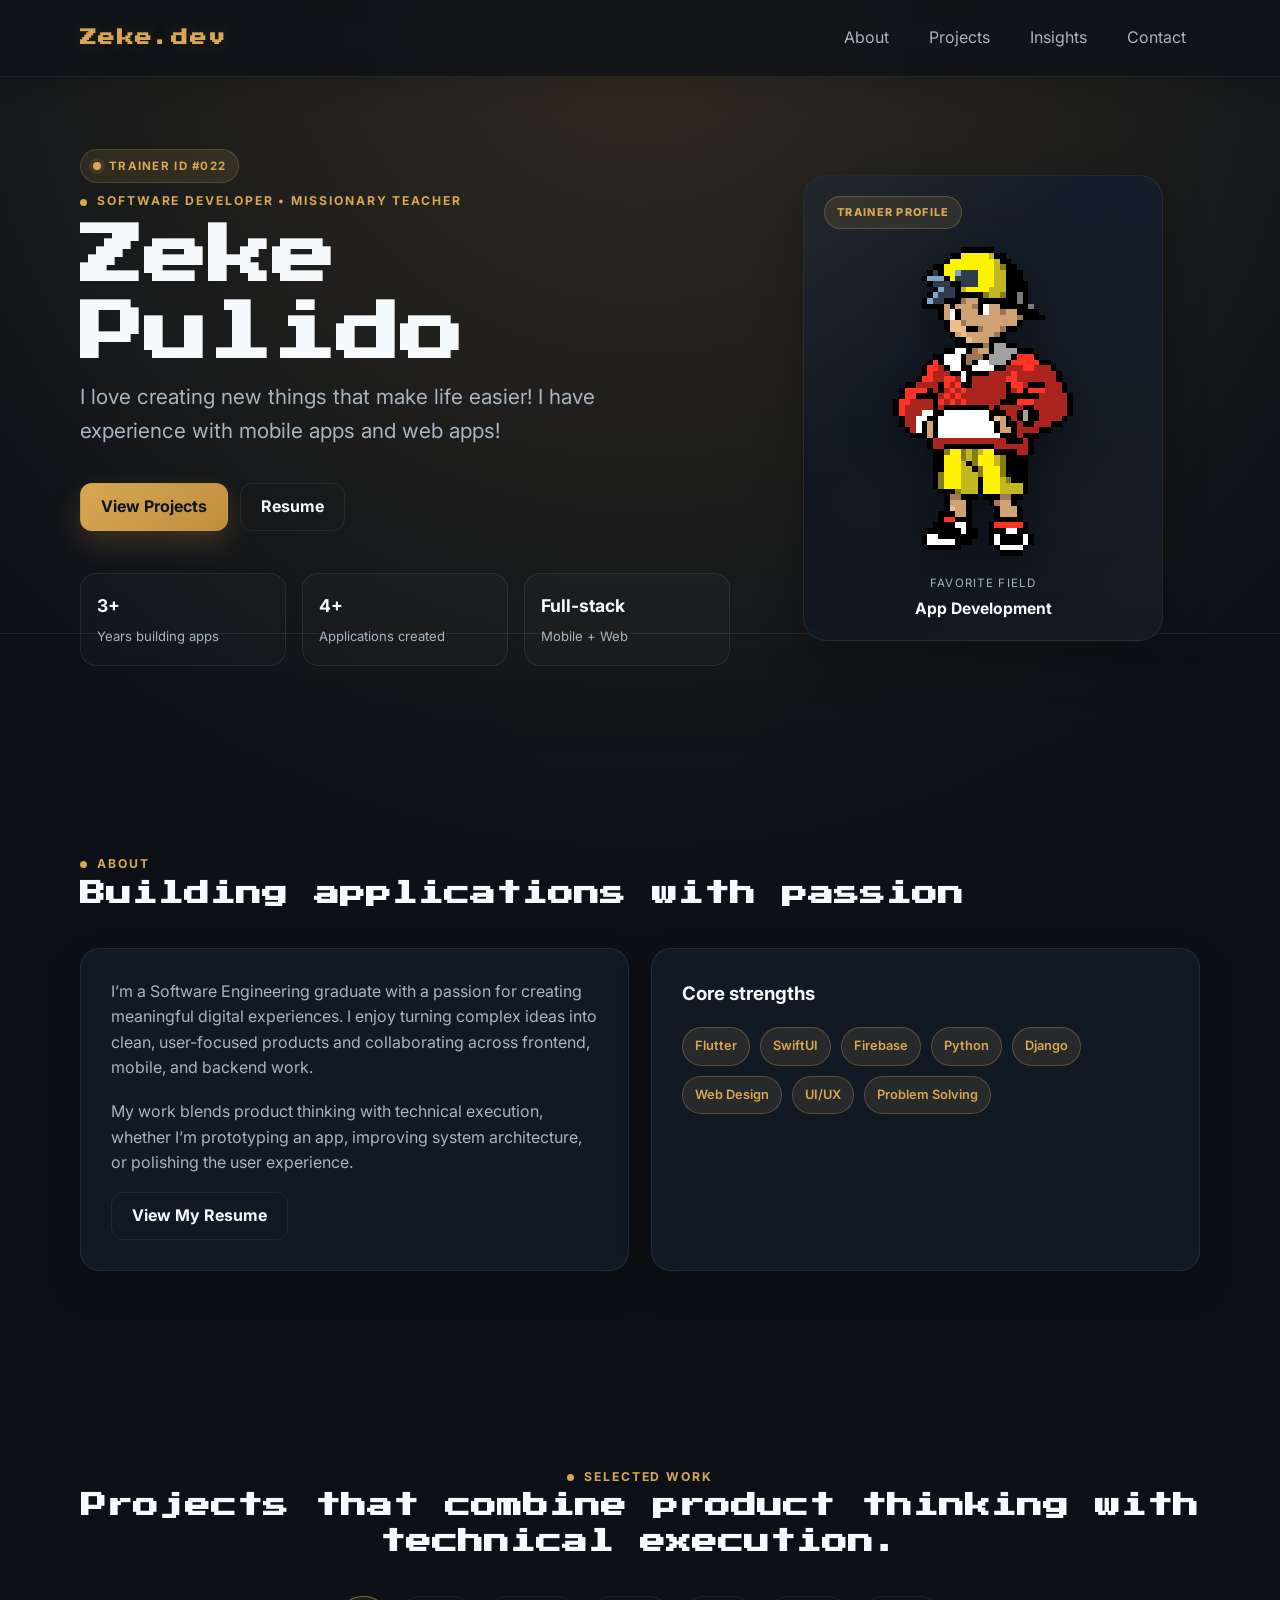
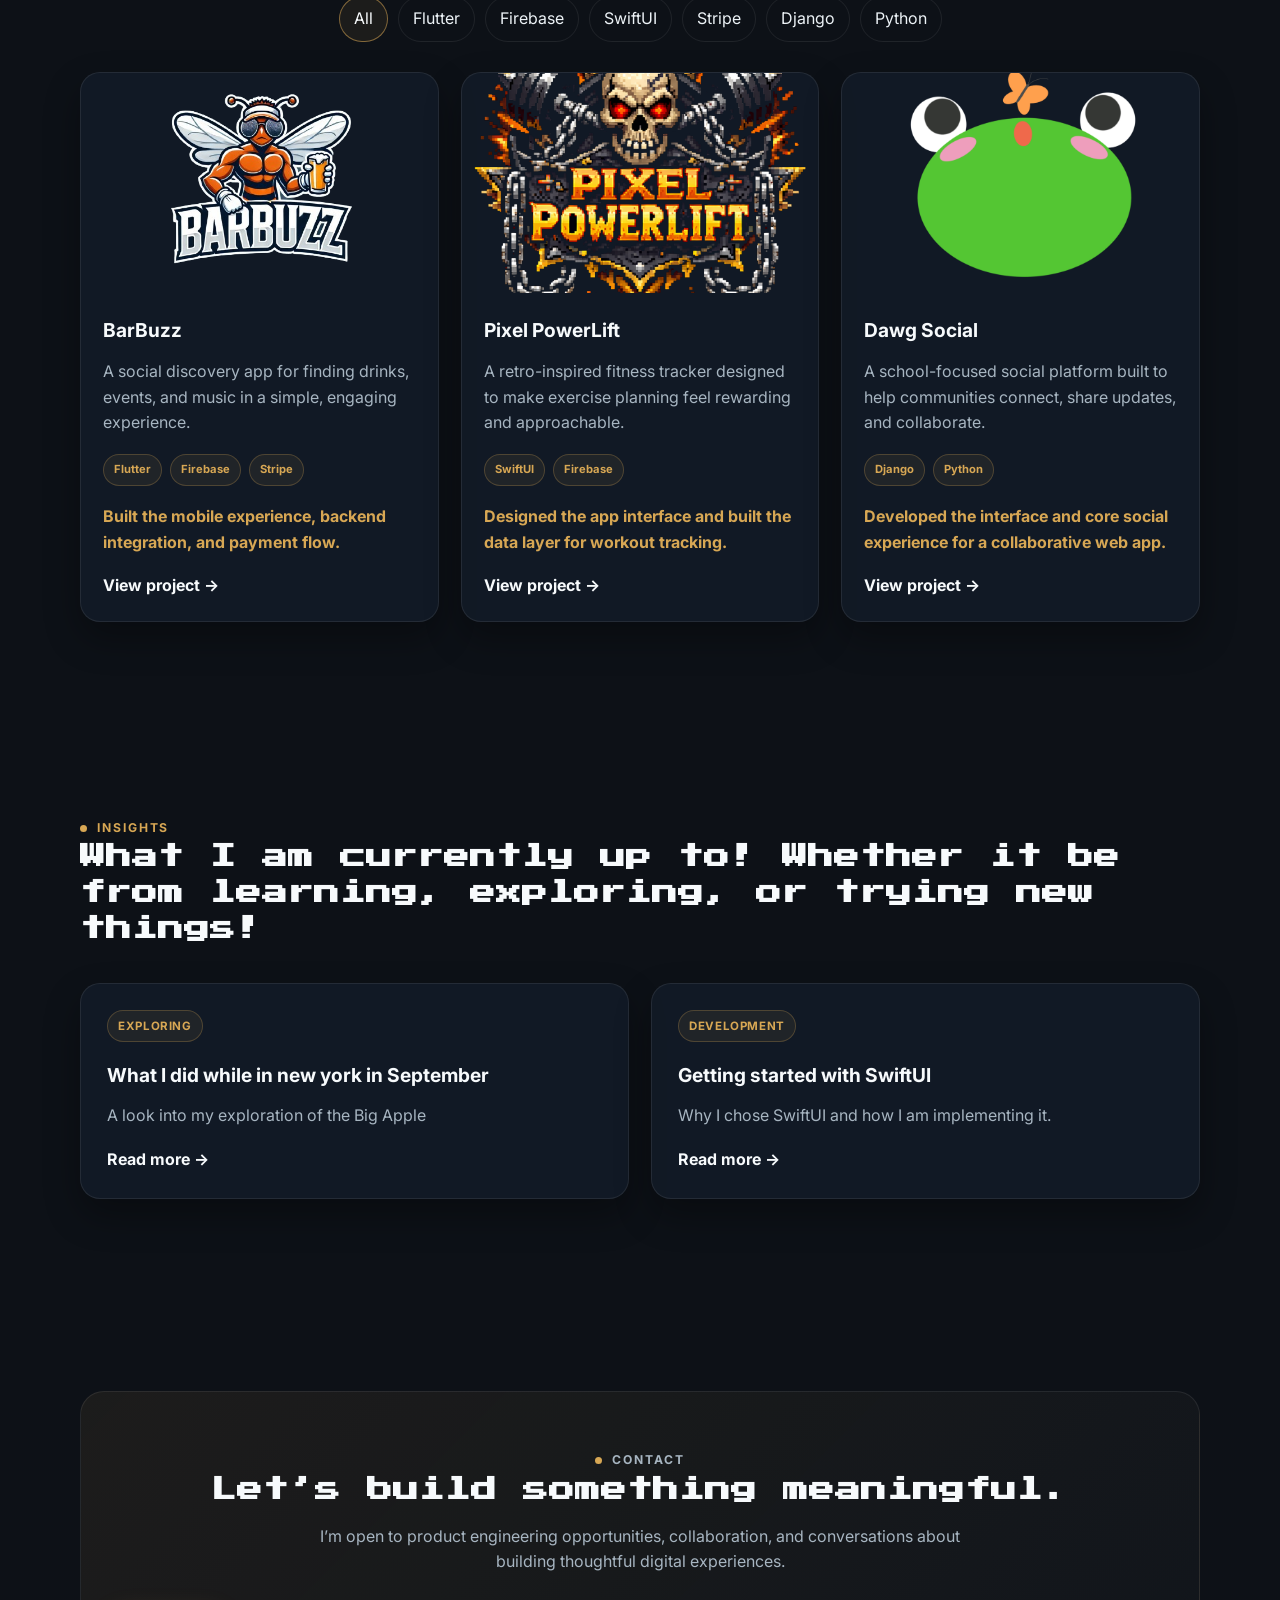
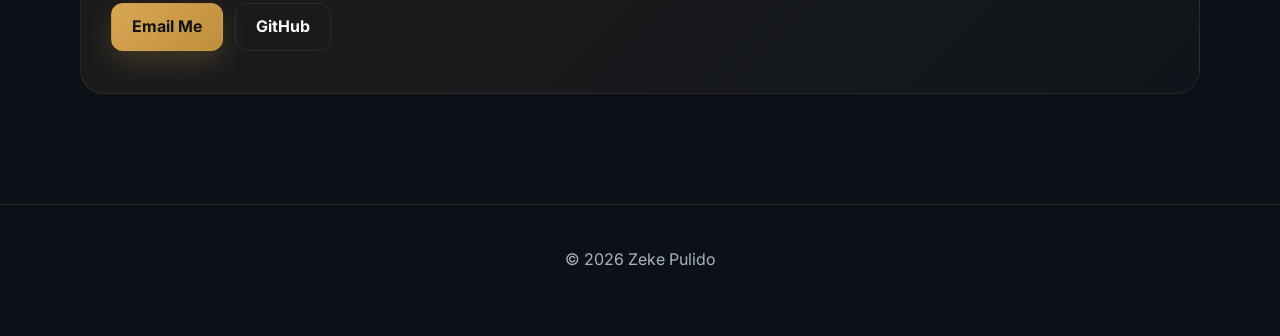
==== index.html @ 41677df2 "Changed home html file name" ====
<!DOCTYPE html>
<html lang="en">
<head>
    <meta charset="utf-8" />
    <meta name="viewport" content="width=device-width, initial-scale=1" />
    <title>Zeke Pulido | Portfolio</title>
    <meta
        name="description"
        content="Portfolio of Zeke Pulido, a software developer focused on building modern mobile and web experiences."
    />
    <link rel="stylesheet" href="css/style.css" />
    <link rel="preconnect" href="https://fonts.googleapis.com" />
    <link rel="preconnect" href="https://fonts.gstatic.com" crossorigin />
    <link href="https://fonts.googleapis.com/css2?family=Inter:wght@400;500;600;700;800&family=Press+Start+2P&display=swap" rel="stylesheet" />
</head>
<body>
    <header class="site-header">
        <nav class="nav container">
            <a href="#top" class="logo">Zeke.dev</a>
            <ul class="nav-links">
                <li><a href="#about">About</a></li>
                <li><a href="#projects">Projects</a></li>
                <li><a href="#insights">Insights</a></li>
                <li><a href="#contact">Contact</a></li>
            </ul>
        </nav>
    </header>

    <main id="top">
        <section class="hero">
            <div class="container hero-inner">
                <div class="hero-copy">
                    <div class="trainer-chip">
                        <span class="chip-dot"></span>
                        Trainer ID #022
                    </div>
                    <p class="eyebrow">Software Developer • Missionary Teacher</p>
                    <h1>Zeke Pulido</h1>
                    <p class="subtitle">
                        I love creating new things that make life easier! I have experience with mobile apps and web apps!
                    </p>

                    <div class="hero-actions">
                        <a href="#projects" class="button primary">View Projects</a>
                        <a href="resume.html" class="button secondary">Resume</a>
                    </div>

                    <ul class="hero-metrics" aria-label="Key statistics">
                        <li><strong>3+</strong><span>Years building apps</span></li>
                        <li><strong>4+</strong><span>Applications created</span></li>
                        <li><strong>Full-stack</strong><span>Mobile + Web</span></li>
                    </ul>
                </div>

                <div class="hero-visual" aria-label="Portfolio summary">
                    <div class="profile-panel">
                        <div class="profile-badge">Trainer Profile</div>
                        <img
                            src="images/trainer.png"
                            alt="Pokémon trainer illustration"
                            class="trainer-art"
                        />
                        <div class="profile-details">
                            <span>Favorite field</span>
                            <strong>App Development</strong>
                        </div>
                    </div>
                </div>
            </div>
        </section>

        <section id="about" class="section">
            <div class="container">
                <div class="section-heading">
                    <p class="eyebrow">About</p>
                    <h2>Building applications with passion</h2>
                </div>

                <div class="about-grid">
                    <div class="about-card">
                        <p>
                            I’m a Software Engineering graduate with a passion for creating meaningful
                            digital experiences. I enjoy turning complex ideas into clean, user-focused
                            products and collaborating across frontend, mobile, and backend work.
                        </p>
                        <p>
                            My work blends product thinking with technical execution, whether I’m
                            prototyping an app, improving system architecture, or polishing the user
                            experience.
                        </p>
                        <a href="resume.html" class="button secondary">View My Resume</a>
                    </div>

                    <div class="about-card accent-card">
                        <h3>Core strengths</h3>
                        <ul class="skill-list" aria-label="Skills list">
                            <li>Flutter</li>
                            <li>SwiftUI</li>
                            <li>Firebase</li>
                            <li>Python</li>
                            <li>Django</li>
                            <li>Web Design</li>
                            <li>UI/UX</li>
                            <li>Problem Solving</li>
                        </ul>
                    </div>
                </div>
            </div>
        </section>

        <section id="projects" class="section">
            <div class="container">
                <div class="section-heading centered">
                    <p class="eyebrow">Selected Work</p>
                    <h2>Projects that combine product thinking with technical execution.</h2>
                </div>

                <div class="project-filters" aria-label="Project filters">
                    <button class="filter-button active" type="button" data-filter="all">All</button>
                    <button class="filter-button" type="button" data-filter="flutter">Flutter</button>
                    <button class="filter-button" type="button" data-filter="firebase">Firebase</button>
                    <button class="filter-button" type="button" data-filter="swiftui">SwiftUI</button>
                    <button class="filter-button" type="button" data-filter="stripe">Stripe</button>
                    <button class="filter-button" type="button" data-filter="django">Django</button>
                    <button class="filter-button" type="button" data-filter="python">Python</button>
                </div>

                <div class="projects-container">
                    <article class="project-card" data-technologies="flutter firebase stripe">
                        <img src="images/Barbuzz.png" alt="BarBuzz application screenshot" class="project-image" />
                        <div class="project-content">
                            <h3>BarBuzz</h3>
                            <p>
                                A social discovery app for finding drinks, events, and music in a simple,
                                engaging experience.
                            </p>
                            <ul class="project-tech">
                                <li>Flutter</li>
                                <li>Firebase</li>
                                <li>Stripe</li>
                            </ul>
                            <p class="project-role">Built the mobile experience, backend integration, and payment flow.</p>
                            <a href="https://github.com/ZekePulido/BarBuzz" target="_blank" rel="noopener noreferrer">View project →</a>
                        </div>
                    </article>

                    <article class="project-card" data-technologies="swiftui firebase">
                        <img src="images/PixelPowerlift.png" alt="Pixel PowerLift application screenshot" class="project-image" />
                        <div class="project-content">
                            <h3>Pixel PowerLift</h3>
                            <p>A retro-inspired fitness tracker designed to make exercise planning feel rewarding and approachable.</p>
                            <ul class="project-tech">
                                <li>SwiftUI</li>
                                <li>Firebase</li>
                            </ul>
                            <p class="project-role">Designed the app interface and built the data layer for workout tracking.</p>
                            <a href="#" aria-label="Pixel PowerLift project">View project →</a>
                        </div>
                    </article>

                    <article class="project-card" data-technologies="django python">
                        <img src="images/frogButterfly.png" alt="Dawg Social application screenshot" class="project-image" />
                        <div class="project-content">
                            <h3>Dawg Social</h3>
                            <p>A school-focused social platform built to help communities connect, share updates, and collaborate.</p>
                            <ul class="project-tech">
                                <li>Django</li>
                                <li>Python</li>
                            </ul>
                            <p class="project-role">Developed the interface and core social experience for a collaborative web app.</p>
                            <a href="https://github.com/ZekePulido/IndependentLearningApp" target="_blank" rel="noopener noreferrer">View project →</a>
                        </div>
                    </article>
                </div>
            </div>
        </section>

        <section id="insights" class="section">
            <div class="container">
                <div class="section-heading">
                    <p class="eyebrow">Insights</p>
                    <h2>What I am currently up to! Whether it be from learning, exploring, or trying new things!</h2>
                </div>

                <div class="blog-container">
                    <article class="blog-card">
                        <span class="meta-tag">Exploring</span>
                        <h3>What I did while in new york in September</h3>
                        <p>
                            A look into my exploration of the Big Apple
                        </p>
                        <a href="#">Read more →</a>
                    </article>

                    <article class="blog-card">
                        <span class="meta-tag">Development</span>
                        <h3>Getting started with SwiftUI</h3>
                        <p>
                            Why I chose SwiftUI and how I am implementing it.
                        </p>
                        <a href="#">Read more →</a>
                    </article>
                </div>
            </div>
        </section>

        <section id="contact" class="section contact-section">
            <div class="container contact-box">
                <p class="eyebrow">Contact</p>
                <h2>Let’s build something meaningful.</h2>
                <p>
                    I’m open to product engineering opportunities, collaboration, and conversations about building thoughtful digital experiences.
                </p>
                <div class="contact-actions">
                    <a href="mailto:hello@zeke.dev" class="button primary">Email Me</a>
                    <a href="https://github.com/ZekePulido" target="_blank" rel="noopener noreferrer" class="button secondary">GitHub</a>
                </div>
            </div>
        </section>
    </main>

    <footer class="site-footer">
        <div class="container">
            <p>© 2026 Zeke Pulido</p>
        </div>
    </footer>

    <script src="js/main.js"></script>
</body>
</html>
---- css/style.css ----
:root {
    --bg: #0d1117;
    --bg-alt: #111a22;
    --surface: #141d2a;
    --surface-soft: #1a2431;
    --line: rgba(255, 255, 255, 0.08);
    --text: #edf3f7;
    --text-strong: #f7fafc;
    --muted: #a7b5c1;
    --accent: #d7a754;
    --accent-strong: #bf8f3d;
    --accent-soft: rgba(215, 167, 84, 0.12);
    --shadow: rgba(0, 0, 0, 0.32);
}

* {
    box-sizing: border-box;
}

html {
    scroll-behavior: smooth;
}

body {
    margin: 0;
    background: radial-gradient(circle at top, rgba(215, 167, 84, 0.18), transparent 24%), var(--bg);
    color: var(--text);
    font-family: "Inter", "Segoe UI", sans-serif;
    line-height: 1.6;
}

a {
    color: inherit;
    text-decoration: none;
}

img {
    display: block;
    max-width: 100%;
}

button {
    font: inherit;
}

.container {
    width: min(1120px, calc(100% - 32px));
    margin: 0 auto;
}

.section {
    padding: 96px 0;
}

.site-header {
    position: sticky;
    top: 0;
    z-index: 40;
    backdrop-filter: blur(12px);
    background: rgba(13, 17, 23, 0.8);
    border-bottom: 1px solid var(--line);
    box-shadow: 0 8px 24px rgba(0, 0, 0, 0.14);
}

.nav {
    display: flex;
    align-items: center;
    justify-content: space-between;
    gap: 20px;
    min-height: 76px;
}

.logo {
    color: var(--accent);
    font-size: 1.05rem;
    letter-spacing: 0.08rem;
    font-weight: 800;
    font-family: "Press Start 2P", sans-serif;
    text-shadow: 0 0 18px rgba(215, 167, 84, 0.18);
}

.nav-links {
    display: flex;
    align-items: center;
    gap: 12px;
    list-style: none;
    margin: 0;
    padding: 0;
}

.nav-links a {
    color: var(--muted);
    padding: 10px 14px;
    border-radius: 999px;
    transition: 0.2s ease;
}

.nav-links a:hover {
    color: var(--text-strong);
    background: rgba(255, 255, 255, 0.04);
}

.hero {
    position: relative;
    padding: 72px 0 88px;
    overflow: hidden;
}

.hero::before {
    content: "";
    position: absolute;
    inset: 12% 8% auto auto;
    width: 300px;
    height: 300px;
    background: radial-gradient(circle, rgba(215, 167, 84, 0.14), transparent 60%);
    border-radius: 50%;
}

.hero::after {
    content: "";
    position: absolute;
    inset: auto 0 0 0;
    height: 120px;
    background: linear-gradient(to top, rgba(13, 17, 23, 0.2), transparent);
    border-top: 1px solid var(--line);
}

.hero-inner {
    display: grid;
    grid-template-columns: 1.2fr 0.8fr;
    align-items: center;
    gap: 36px;
    position: relative;
    z-index: 1;
}

.hero-copy {
    display: grid;
    gap: 8px;
}

.trainer-chip {
    display: inline-flex;
    align-items: center;
    gap: 8px;
    width: fit-content;
    padding: 7px 12px;
    border: 1px solid rgba(215, 167, 84, 0.22);
    background: var(--accent-soft);
    border-radius: 999px;
    color: var(--accent);
    font-size: 0.72rem;
    font-weight: 700;
    letter-spacing: 0.08rem;
    text-transform: uppercase;
}

.chip-dot {
    width: 8px;
    height: 8px;
    border-radius: 50%;
    background: var(--accent);
    box-shadow: 0 0 0 4px rgba(215, 167, 84, 0.12);
}

.eyebrow {
    display: inline-block;
    margin: 0;
    color: var(--accent);
    font-size: 0.76rem;
    font-weight: 700;
    letter-spacing: 0.12rem;
    text-transform: uppercase;
}

.eyebrow::before {
    content: "";
    display: inline-block;
    width: 7px;
    height: 7px;
    margin-right: 10px;
    border-radius: 50%;
    background: var(--accent);
    vertical-align: middle;
}

.hero h1,
.section-heading h2,
.page-header h1,
.contact-box h2,
.resume-card h2 {
    font-family: "Press Start 2P", sans-serif;
}

.hero h1 {
    margin: 0;
    font-size: clamp(2.3rem, 5vw, 4.6rem);
    line-height: 1.2;
    color: var(--text-strong);
}

.subtitle {
    max-width: 620px;
    margin: 0;
    font-size: clamp(1.05rem, 2vw, 1.3rem);
    color: var(--muted);
}

.hero-actions,
.contact-actions {
    display: flex;
    align-items: center;
    flex-wrap: wrap;
    gap: 12px;
    margin-top: 28px;
}

.button {
    display: inline-flex;
    align-items: center;
    justify-content: center;
    min-height: 48px;
    padding: 0 20px;
    border-radius: 12px;
    border: 1px solid transparent;
    font-weight: 700;
    transition: 0.2s ease;
}

.button.primary {
    background: linear-gradient(135deg, var(--accent), var(--accent-strong));
    color: #101418;
    box-shadow: 0 12px 28px rgba(215, 167, 84, 0.2);
}

.button.primary:hover {
    transform: translateY(-2px);
    box-shadow: 0 16px 32px rgba(215, 167, 84, 0.25);
}

.button.secondary {
    background: transparent;
    border-color: var(--line);
    color: var(--text-strong);
}

.button.secondary:hover {
    border-color: rgba(215, 167, 84, 0.5);
    background: rgba(215, 167, 84, 0.06);
}

.hero-metrics {
    display: grid;
    grid-template-columns: repeat(3, minmax(120px, 1fr));
    gap: 16px;
    margin: 34px 0 0;
    padding: 0;
    list-style: none;
}

.hero-metrics li {
    background: rgba(255, 255, 255, 0.02);
    border: 1px solid var(--line);
    border-radius: 16px;
    padding: 18px 16px;
}

.hero-metrics strong,
.hero-metrics span {
    display: block;
}

.hero-metrics strong {
    color: var(--text-strong);
    font-size: 1.1rem;
}

.hero-metrics span {
    margin-top: 6px;
    color: var(--muted);
    font-size: 0.82rem;
}

.hero-visual {
    position: relative;
    display: grid;
    place-items: center;
    min-height: 340px;
}

.profile-panel {
    position: relative;
    width: min(100%, 360px);
    padding: 20px 20px 18px;
    background: linear-gradient(180deg, rgba(20, 29, 42, 0.98), rgba(15, 22, 30, 0.92));
    border: 1px solid var(--line);
    border-radius: 24px;
    box-shadow: 0 20px 44px rgba(0, 0, 0, 0.28);
    overflow: hidden;
}

.profile-panel::before {
    content: "";
    position: absolute;
    inset: 0;
    background: linear-gradient(135deg, rgba(215, 167, 84, 0.08), transparent 35%, rgba(255, 255, 255, 0.02));
    pointer-events: none;
}

.profile-badge {
    position: relative;
    z-index: 1;
    display: inline-block;
    background: var(--accent-soft);
    border: 1px solid rgba(215, 167, 84, 0.3);
    color: var(--accent);
    border-radius: 999px;
    padding: 7px 12px;
    font-size: 0.68rem;
    font-weight: 800;
    letter-spacing: 0.08rem;
    text-transform: uppercase;
}

.trainer-art {
    position: relative;
    display: block;
    width: 180px;
    margin: 18px auto 12px;
    image-rendering: pixelated;
    filter: drop-shadow(0 14px 24px rgba(0, 0, 0, 0.35));
    z-index: 1;
}

.profile-details {
    position: relative;
    z-index: 1;
    display: grid;
    gap: 4px;
    text-align: center;
    padding-top: 6px;
}

.profile-details span {
    color: var(--muted);
    font-size: 0.72rem;
    letter-spacing: 0.08rem;
    text-transform: uppercase;
}

.profile-details strong {
    color: var(--text-strong);
    font-size: 0.98rem;
}

.section-heading {
    margin-bottom: 36px;
}

.section-heading.centered {
    text-align: center;
}

.section-heading h2,
.contact-box h2,
.page-header h1 {
    margin: 0;
    color: var(--text-strong);
    font-size: clamp(1.5rem, 2vw, 2.5rem);
    line-height: 1.4;
}

.about-grid,
.resume-layout {
    display: grid;
    grid-template-columns: repeat(2, minmax(0, 1fr));
    gap: 22px;
}

.about-card,
.resume-card,
.blog-card,
.project-card {
    background: rgba(20, 29, 42, 0.78);
    border: 1px solid var(--line);
    border-radius: 20px;
    box-shadow: 0 16px 36px var(--shadow);
}

.about-card {
    padding: 30px;
}

.about-card p {
    margin-top: 0;
    color: var(--muted);
}

.about-card p + p {
    margin-top: 18px;
}

.accent-card h3 {
    margin-top: 0;
    color: var(--text-strong);
}

.skill-list {
    list-style: none;
    display: flex;
    flex-wrap: wrap;
    gap: 10px;
    padding: 0;
    margin: 18px 0 0;
}

.skill-list li {
    border: 1px solid rgba(215, 167, 84, 0.3);
    background: var(--accent-soft);
    color: var(--accent);
    border-radius: 999px;
    padding: 8px 12px;
    font-size: 0.8rem;
    font-weight: 600;
}

.project-filters {
    display: flex;
    flex-wrap: wrap;
    justify-content: center;
    gap: 10px;
    margin-bottom: 30px;
}

.filter-button {
    background: transparent;
    color: var(--text);
    border: 1px solid var(--line);
    border-radius: 999px;
    padding: 9px 14px;
    cursor: pointer;
    transition: 0.2s ease;
}

.filter-button:hover,
.filter-button.active {
    background: rgba(215, 167, 84, 0.08);
    border-color: rgba(215, 167, 84, 0.55);
    color: var(--text-strong);
}

.projects-container {
    display: grid;
    grid-template-columns: repeat(3, minmax(0, 1fr));
    gap: 22px;
}

.project-card {
    overflow: hidden;
    transition: transform 0.2s ease, border-color 0.2s ease;
}

.project-card:hover {
    transform: translateY(-4px);
    border-color: rgba(215, 167, 84, 0.6);
    box-shadow: 0 20px 40px rgba(0, 0, 0, 0.2);
}

.project-card.hidden {
    display: none;
}

.project-image {
    width: 100%;
    height: 220px;
    object-fit: cover;
}

.project-content {
    padding: 22px;
}

.project-card h3 {
    margin: 0;
    color: var(--text-strong);
    font-size: 1.2rem;
}

.project-card p {
    margin: 14px 0 0;
    color: var(--muted);
}

.project-tech {
    list-style: none;
    display: flex;
    flex-wrap: wrap;
    gap: 8px;
    padding: 0;
    margin: 18px 0;
}

.project-tech li {
    border-radius: 999px;
    border: 1px solid rgba(215, 167, 84, 0.25);
    background: rgba(215, 167, 84, 0.08);
    color: var(--accent);
    padding: 6px 10px;
    font-size: 0.7rem;
    font-weight: 700;
}

.project-role {
    color: var(--accent) !important;
    font-weight: 700;
}

.project-card a {
    display: inline-block;
    margin-top: 18px;
    color: var(--text-strong);
    font-weight: 700;
}

.blog-container {
    display: grid;
    grid-template-columns: repeat(2, minmax(0, 1fr));
    gap: 22px;
}

.blog-card {
    padding: 26px;
}

.meta-tag {
    display: inline-flex;
    margin-bottom: 18px;
    background: rgba(215, 167, 84, 0.08);
    border: 1px solid rgba(215, 167, 84, 0.25);
    border-radius: 999px;
    color: var(--accent);
    padding: 6px 10px;
    font-size: 0.72rem;
    font-weight: 700;
    letter-spacing: 0.04rem;
    text-transform: uppercase;
}

.blog-card h3 {
    margin: 0;
    color: var(--text-strong);
    font-size: 1.2rem;
}

.blog-card p {
    margin: 12px 0 0;
    color: var(--muted);
}

.blog-card a {
    display: inline-block;
    margin-top: 18px;
    color: var(--text-strong);
    font-weight: 700;
}

.contact-section {
    padding-bottom: 110px;
}

.contact-box {
    background: linear-gradient(135deg, rgba(215, 167, 84, 0.08), rgba(255, 255, 255, 0.02));
    border: 1px solid var(--line);
    border-radius: 24px;
    padding: 42px 30px;
    text-align: center;
}

.contact-box p {
    max-width: 660px;
    margin: 16px auto 0;
    color: var(--muted);
}

.page-header {
    padding-top: 64px;
    padding-bottom: 30px;
}

.container.narrow {
    max-width: 760px;
}

.resume-layout {
    grid-template-columns: 1fr;
}

.resume-card {
    padding: 28px;
}

.resume-card h2 {
    margin: 0;
    font-size: 1.1rem;
    color: var(--text-strong);
}

.resume-card p {
    margin: 16px 0 0;
    color: var(--muted);
}

.resume-item {
    display: grid;
    gap: 10px;
}

.resume-item + .resume-item {
    margin-top: 22px;
}

.resume-item h3 {
    margin: 0;
    font-size: 1.1rem;
    color: var(--text-strong);
}

.resume-item ul {
    margin: 0;
    padding-left: 18px;
    color: var(--muted);
}

.resume-item li + li {
    margin-top: 8px;
}

.meta {
    color: var(--accent) !important;
    font-weight: 700;
}

.site-footer {
    border-top: 1px solid var(--line);
    padding: 26px 0 48px;
    color: var(--muted);
    text-align: center;
}

@media (max-width: 900px) {
    .hero-inner,
    .about-grid,
    .projects-container,
    .blog-container {
        grid-template-columns: 1fr;
    }

    .hero-visual {
        justify-items: center;
    }

    .small-card {
        justify-self: center;
    }
}

@media (max-width: 700px) {
    .nav {
        flex-direction: column;
        justify-content: center;
        padding: 18px 0;
    }

    .nav-links {
        flex-wrap: wrap;
        justify-content: center;
    }

    .section {
        padding: 72px 0;
    }

    .hero {
        padding-top: 48px;
    }

    .hero-metrics {
        grid-template-columns: 1fr;
    }

    .button {
        width: 100%;
    }

    .hero-actions,
    .contact-actions {
        flex-direction: column;
        align-items: stretch;
    }

    .about-card,
    .resume-card,
    .blog-card,
    .contact-box {
        padding-left: 20px;
        padding-right: 20px;
    }
}
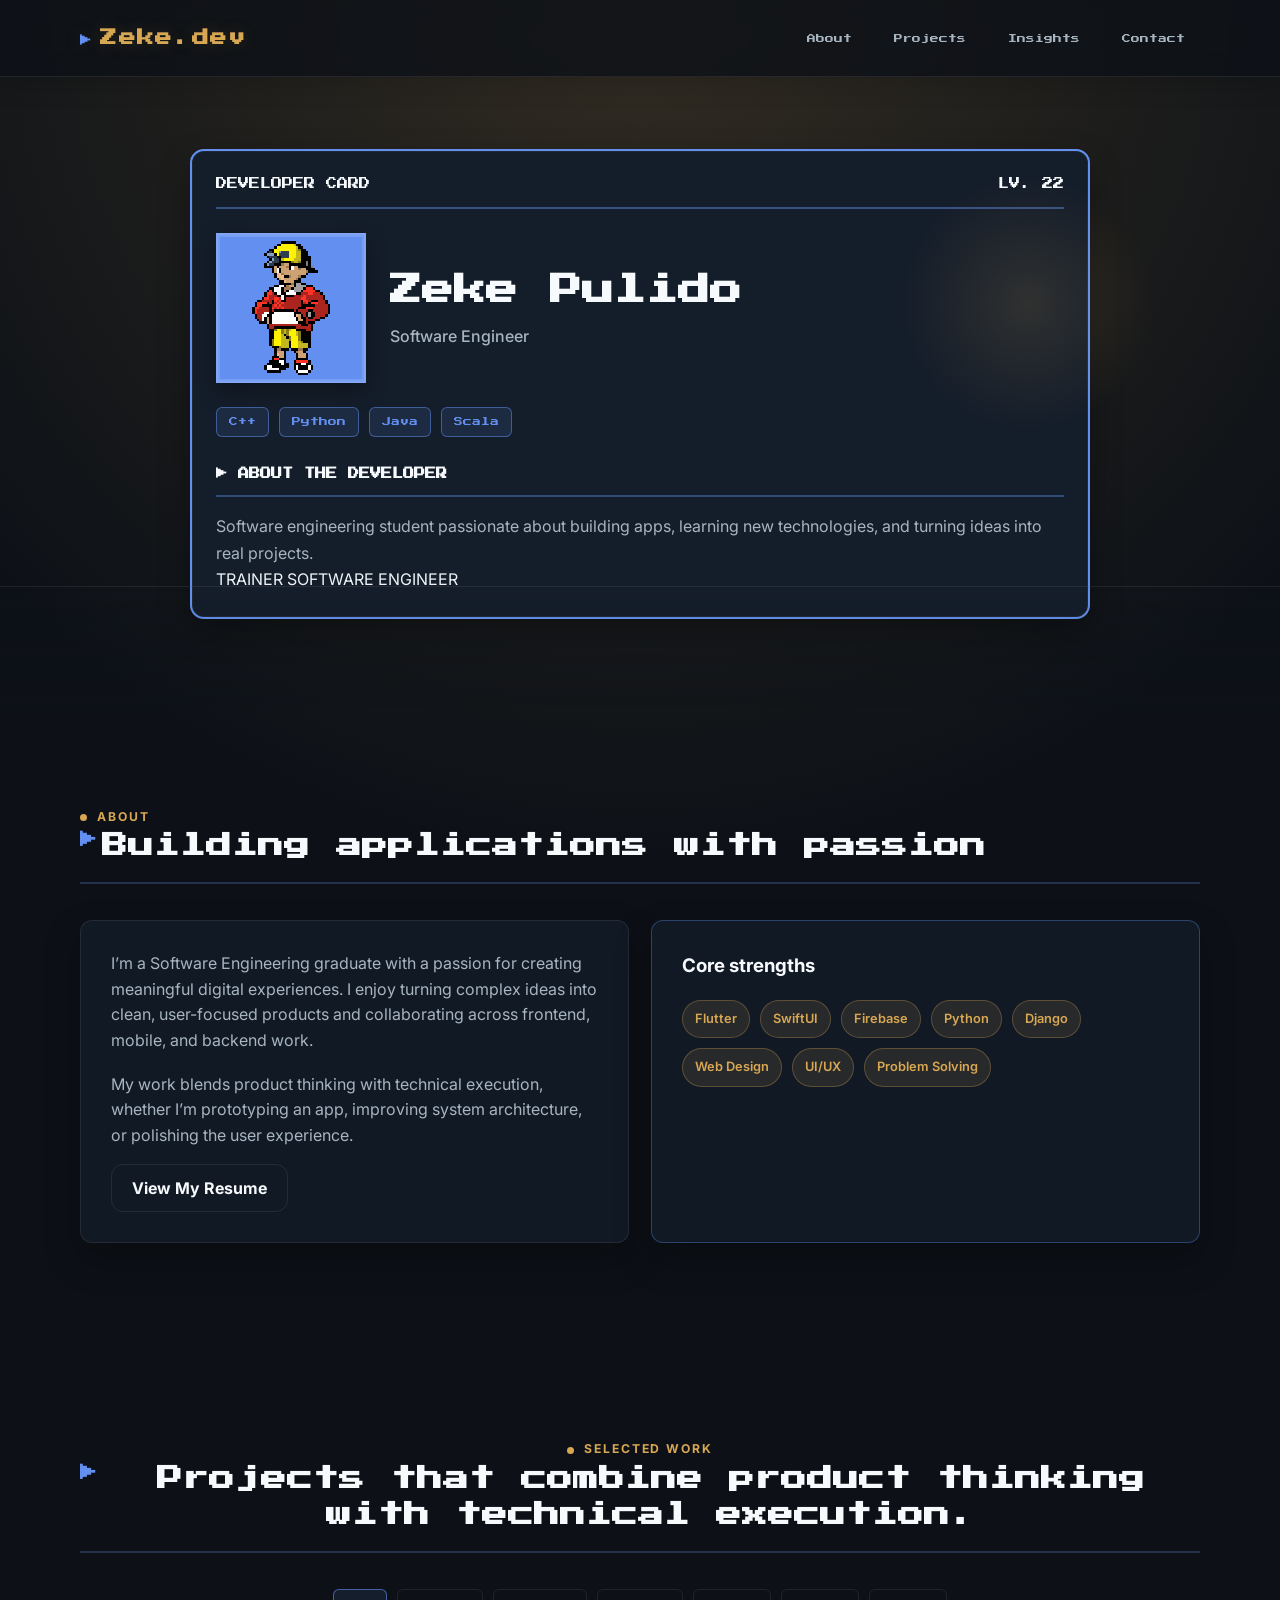
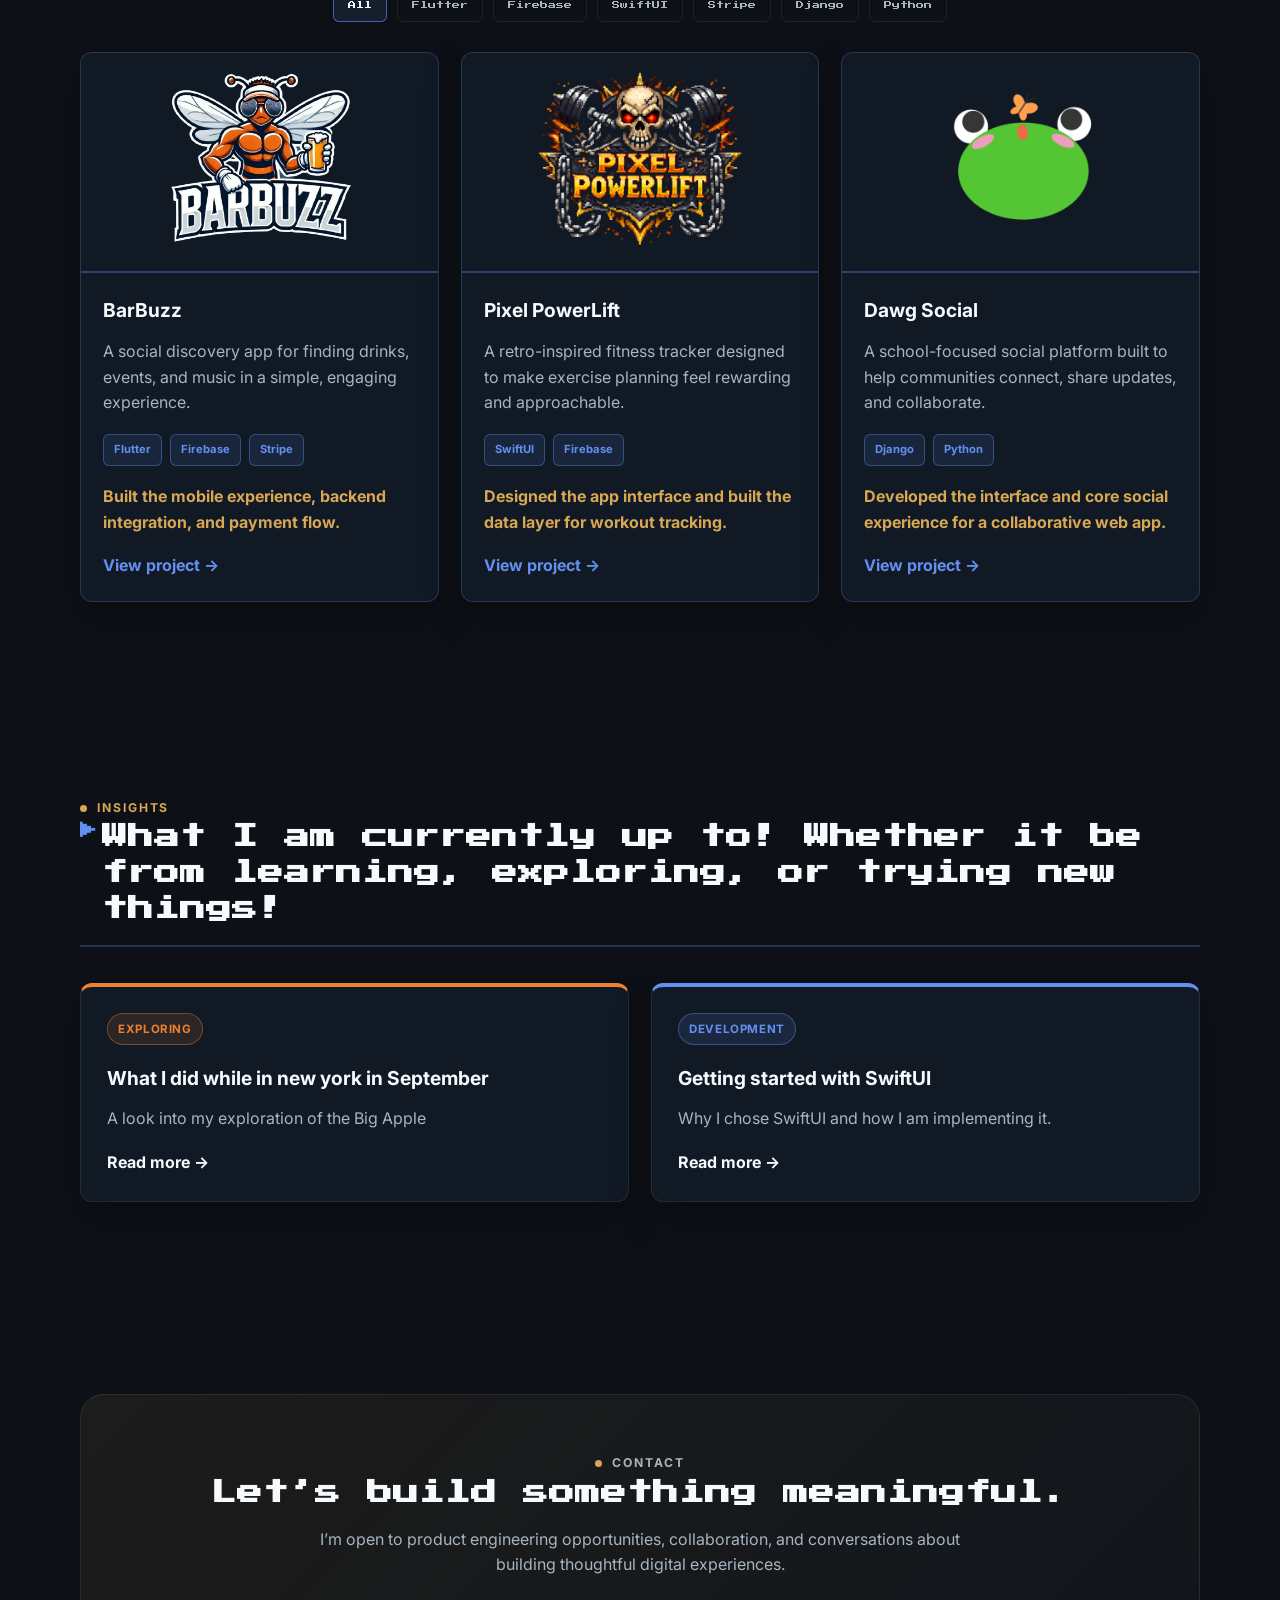
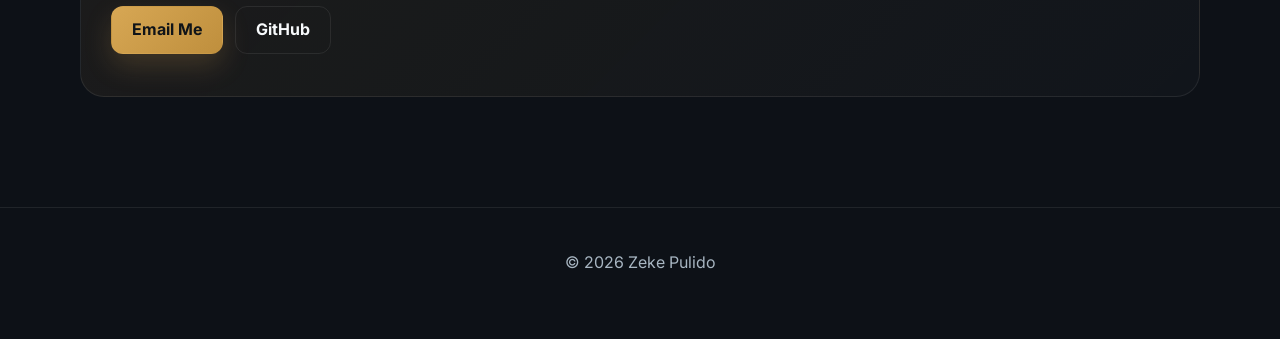
==== commit a423371c: "Made it more pokemon like" ====
--- a/index.html
+++ b/index.html
@@ -28,46 +28,60 @@
 
     <main id="top">
         <section class="hero">
-            <div class="container hero-inner">
-                <div class="hero-copy">
-                    <div class="trainer-chip">
-                        <span class="chip-dot"></span>
-                        Trainer ID #022
-                    </div>
-                    <p class="eyebrow">Software Developer • Missionary Teacher</p>
+    <div class="container">
+
+        <div class="trainer-card">
+
+            <div class="trainer-header">
+                <span>DEVELOPER CARD</span>
+                <span>LV. 22</span>
+            </div>
+
+            <section class="trainer-identity">
+
+                <div class="trainer-image">
+                    <img
+                        src="images/trainer.png"
+                        alt="Pokémon trainer profile picture"
+                    />
+                </div>
+
+                <div class="trainer-info">
                     <h1>Zeke Pulido</h1>
-                    <p class="subtitle">
-                        I love creating new things that make life easier! I have experience with mobile apps and web apps!
-                    </p>
-
-                    <div class="hero-actions">
-                        <a href="#projects" class="button primary">View Projects</a>
-                        <a href="resume.html" class="button secondary">Resume</a>
-                    </div>
-
-                    <ul class="hero-metrics" aria-label="Key statistics">
-                        <li><strong>3+</strong><span>Years building apps</span></li>
-                        <li><strong>4+</strong><span>Applications created</span></li>
-                        <li><strong>Full-stack</strong><span>Mobile + Web</span></li>
-                    </ul>
-                </div>
-
-                <div class="hero-visual" aria-label="Portfolio summary">
-                    <div class="profile-panel">
-                        <div class="profile-badge">Trainer Profile</div>
-                        <img
-                            src="images/trainer.png"
-                            alt="Pokémon trainer illustration"
-                            class="trainer-art"
-                        />
-                        <div class="profile-details">
-                            <span>Favorite field</span>
-                            <strong>App Development</strong>
-                        </div>
-                    </div>
-                </div>
-            </div>
-        </section>
+                    <h2>Software Engineer</h2>
+                </div>
+
+            </section>
+
+            <div class="trainer-skills">
+
+                <span class="skill-badge">C++</span>
+                <span class="skill-badge">Python</span>
+                <span class="skill-badge">Java</span>
+                <span class="skill-badge">Scala</span>
+
+            </div>
+
+            <section class="trainer-about">
+
+                <h3>▶ About the Developer</h3>
+
+                <p>
+                    Software engineering student passionate about building apps,
+                    learning new technologies, and turning ideas into real projects.
+                </p>
+
+            </section>
+
+            <div class="trainer-footer">
+                <span>TRAINER</span>
+                <span>SOFTWARE ENGINEER</span>
+            </div>
+
+        </div>
+
+    </div>
+</section>
 
         <section id="about" class="section">
             <div class="container">
@@ -183,7 +197,7 @@
                 </div>
 
                 <div class="blog-container">
-                    <article class="blog-card">
+                    <article class="blog-card kanto">
                         <span class="meta-tag">Exploring</span>
                         <h3>What I did while in new york in September</h3>
                         <p>
@@ -192,7 +206,7 @@
                         <a href="#">Read more →</a>
                     </article>
 
-                    <article class="blog-card">
+                    <article class="blog-card hoenn">
                         <span class="meta-tag">Development</span>
                         <h3>Getting started with SwiftUI</h3>
                         <p>
--- a/css/style.css
+++ b/css/style.css
@@ -71,12 +71,23 @@
 }
 
 .logo {
+    position: relative;
+
     color: var(--accent);
     font-size: 1.05rem;
     letter-spacing: 0.08rem;
     font-weight: 800;
     font-family: "Press Start 2P", sans-serif;
+
     text-shadow: 0 0 18px rgba(215, 167, 84, 0.18);
+}
+
+.logo::before {
+    content: "▶";
+    margin-right: 8px;
+
+    color: #6390F0;
+    font-size: 0.7rem;
 }
 
 .nav-links {
@@ -91,13 +102,18 @@
 .nav-links a {
     color: var(--muted);
     padding: 10px 14px;
-    border-radius: 999px;
+    border: 1px solid transparent;
+    border-radius: 6px;
     transition: 0.2s ease;
+
+    font-family: "Press Start 2P", monospace;
+    font-size: 0.55rem;
 }
 
 .nav-links a:hover {
     color: var(--text-strong);
-    background: rgba(255, 255, 255, 0.04);
+    background: rgba(99, 144, 240, 0.1);
+    border-color: rgba(99, 144, 240, 0.45);
 }
 
 .hero {
@@ -355,6 +371,24 @@
 
 .section-heading {
     margin-bottom: 36px;
+    padding-bottom: 18px;
+    border-bottom: 2px solid rgba(99, 144, 240, 0.25);
+}
+
+.section-heading h2 {
+    position: relative;
+    padding-left: 22px;
+}
+
+.section-heading h2::before {
+    content: "▶";
+
+    position: absolute;
+    left: 0;
+    top: 0;
+
+    color: #6390F0;
+    font-size: 0.65em;
 }
 
 .section-heading.centered {
@@ -383,7 +417,7 @@
 .project-card {
     background: rgba(20, 29, 42, 0.78);
     border: 1px solid var(--line);
-    border-radius: 20px;
+    border-radius: 12px;
     box-shadow: 0 16px 36px var(--shadow);
 }
 
@@ -398,6 +432,10 @@
 
 .about-card p + p {
     margin-top: 18px;
+}
+
+.accent-card {
+    border-color: rgba(99, 144, 240, 0.35);
 }
 
 .accent-card h3 {
@@ -434,18 +472,25 @@
 
 .filter-button {
     background: transparent;
-    color: var(--text);
+    color: var(--muted);
+
     border: 1px solid var(--line);
-    border-radius: 999px;
+    border-radius: 6px;
+
     padding: 9px 14px;
+
     cursor: pointer;
+
+    font-family: "Press Start 2P", monospace;
+    font-size: 0.5rem;
+
     transition: 0.2s ease;
 }
 
 .filter-button:hover,
 .filter-button.active {
-    background: rgba(215, 167, 84, 0.08);
-    border-color: rgba(215, 167, 84, 0.55);
+    background: rgba(99, 144, 240, 0.1);
+    border-color: rgba(99, 144, 240, 0.6);
     color: var(--text-strong);
 }
 
@@ -457,13 +502,23 @@
 
 .project-card {
     overflow: hidden;
-    transition: transform 0.2s ease, border-color 0.2s ease;
+
+    border-color: rgba(99, 144, 240, 0.25);
+
+    transition:
+        transform 0.2s ease,
+        border-color 0.2s ease,
+        box-shadow 0.2s ease;
 }
 
 .project-card:hover {
     transform: translateY(-4px);
-    border-color: rgba(215, 167, 84, 0.6);
-    box-shadow: 0 20px 40px rgba(0, 0, 0, 0.2);
+
+    border-color: #6390F0;
+
+    box-shadow:
+        0 20px 40px rgba(0, 0, 0, 0.25),
+        0 0 20px rgba(99, 144, 240, 0.08);
 }
 
 .project-card.hidden {
@@ -473,7 +528,16 @@
 .project-image {
     width: 100%;
     height: 220px;
-    object-fit: cover;
+
+    object-fit: contain;
+
+    border-bottom: 2px solid rgba(99, 144, 240, 0.35);
+
+    image-rendering: auto;
+}
+
+.project-card:hover .project-image {
+    filter: brightness(1.08);
 }
 
 .project-content {
@@ -501,11 +565,15 @@
 }
 
 .project-tech li {
-    border-radius: 999px;
-    border: 1px solid rgba(215, 167, 84, 0.25);
-    background: rgba(215, 167, 84, 0.08);
-    color: var(--accent);
+    border-radius: 6px;
+
+    border: 1px solid rgba(99, 144, 240, 0.4);
+    background: rgba(99, 144, 240, 0.1);
+
+    color: #6390F0;
+
     padding: 6px 10px;
+
     font-size: 0.7rem;
     font-weight: 700;
 }
@@ -518,8 +586,16 @@
 .project-card a {
     display: inline-block;
     margin-top: 18px;
-    color: var(--text-strong);
+
+    color: #6390F0;
     font-weight: 700;
+
+    transition: 0.2s ease;
+}
+
+.project-card a:hover {
+    color: var(--text-strong);
+    transform: translateX(4px);
 }
 
 .blog-container {
@@ -647,6 +723,160 @@
     text-align: center;
 }
 
+.blog-card.kanto {
+    border-top: 4px solid #EE8130;
+}
+
+.blog-card.hoenn {
+    border-top: 4px solid #6390F0;
+}
+
+.blog-card.kanto .meta-tag {
+    background: rgba(238, 129, 48, 0.12);
+    border-color: rgba(238, 129, 48, 0.4);
+    color: #EE8130;
+}
+
+.blog-card.hoenn .meta-tag {
+    background: rgba(99, 144, 240, 0.12);
+    border-color: rgba(99, 144, 240, 0.4);
+    color: #6390F0;
+}
+
+.trainer-card {
+    max-width: 900px;
+    margin: 0 auto;
+    padding: 24px;
+    background: var(--surface);
+    border: 2px solid #6390F0;
+    border-radius: 14px;
+    box-shadow:
+        0 12px 32px rgba(0, 0, 0, 0.3),
+        inset 0 0 0 1px rgba(255, 255, 255, 0.05);
+}
+
+.trainer-header {
+    display: flex;
+    justify-content: space-between;
+    align-items: center;
+
+    margin-bottom: 24px;
+    padding-bottom: 14px;
+
+    border-bottom: 2px solid rgba(99, 144, 240, 0.45);
+
+    font-family: "Press Start 2P", monospace;
+    font-size: 0.7rem;
+
+    color: var(--text-strong);
+}
+
+
+.trainer-identity {
+    display: flex;
+    align-items: center;
+    gap: 24px;
+}
+
+
+.trainer-image {
+    flex-shrink: 0;
+
+    width: 150px;
+    height: 150px;
+
+    padding: 6px;
+
+    background: #6390F0;
+    border: 2px solid rgba(255, 255, 255, 0.2);
+
+    box-shadow:
+        0 8px 20px rgba(0, 0, 0, 0.3),
+        inset 0 0 0 2px rgba(255, 255, 255, 0.12);
+}
+
+.trainer-image img {
+    width: 100%;
+    height: 100%;
+
+    object-fit: contain;
+    object-position: center;
+
+    display: block;
+
+    image-rendering: pixelated;
+}
+
+.trainer-info {
+    min-width: 0;
+}
+
+.trainer-info h1 {
+    margin: 0;
+
+    color: var(--text-strong);
+
+    font-family: "Press Start 2P", monospace;
+    font-size: clamp(1.4rem, 3vw, 2rem);
+    line-height: 1.5;
+}
+
+.trainer-info h2 {
+    margin: 10px 0 0;
+
+    color: var(--muted);
+
+    font-size: 1rem;
+    font-weight: 500;
+}
+
+.trainer-skills {
+    display: flex;
+    flex-wrap: wrap;
+    gap: 10px;
+
+    margin-top: 24px;
+}
+
+.skill-badge {
+    padding: 7px 12px;
+
+    border: 1px solid rgba(99, 144, 240, 0.5);
+    border-radius: 6px;
+
+    background: rgba(99, 144, 240, 0.12);
+
+    color: #6390F0;
+
+    font-family: "Press Start 2P", monospace;
+    font-size: 0.55rem;
+}
+
+.trainer-about {
+    margin-top: 28px;
+}
+
+.trainer-about h3 {
+    margin: 0;
+    padding-bottom: 12px;
+
+    border-bottom: 2px solid rgba(99, 144, 240, 0.4);
+
+    color: var(--text-strong);
+
+    font-family: "Press Start 2P", monospace;
+    font-size: 0.7rem;
+
+    text-transform: uppercase;
+}
+
+.trainer-about p {
+    margin: 16px 0 0;
+
+    color: var(--muted);
+    line-height: 1.7;
+}
+
 @media (max-width: 900px) {
     .hero-inner,
     .about-grid,
@@ -705,4 +935,18 @@
         padding-left: 20px;
         padding-right: 20px;
     }
+
+    .trainer-identity {
+    flex-direction: column;
+    text-align: center;
+}
+
+.trainer-image {
+    width: 130px;
+    height: 130px;
+}
+
+.trainer-skills {
+    justify-content: center;
+}
 }
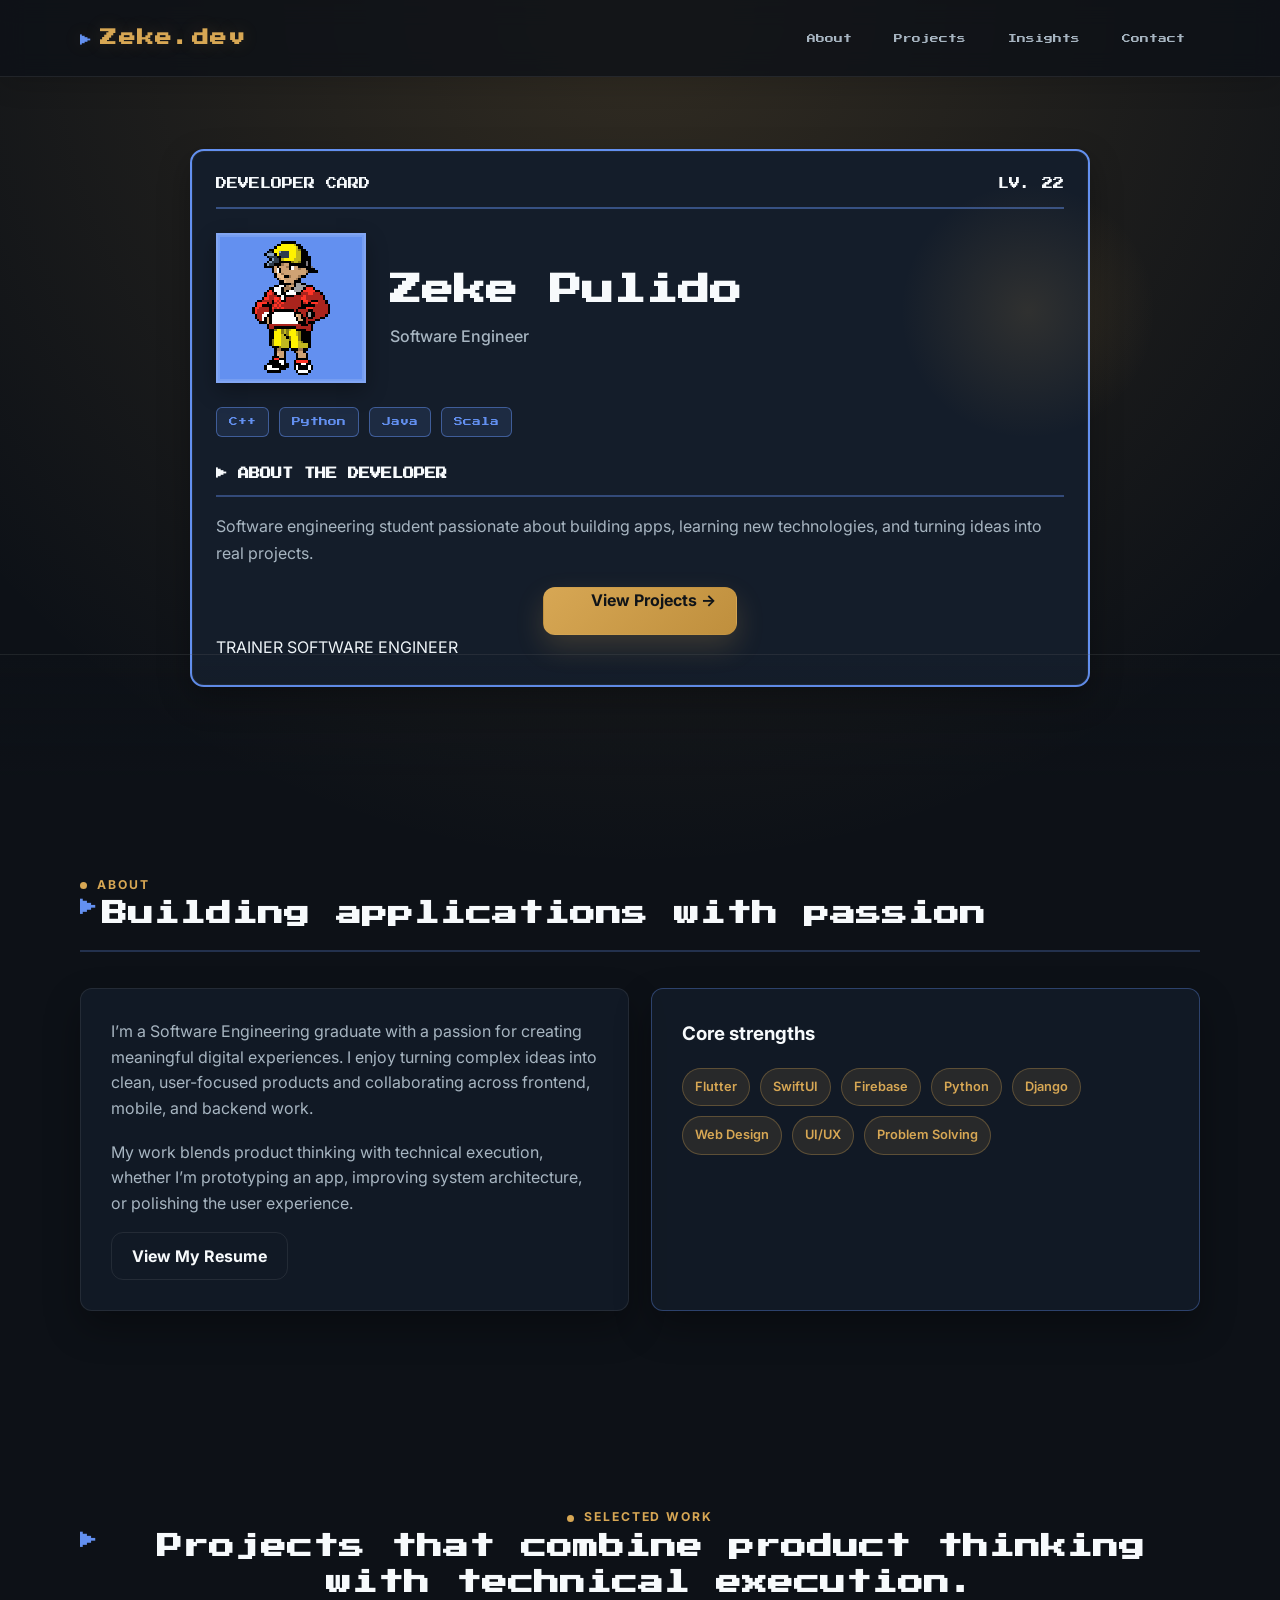
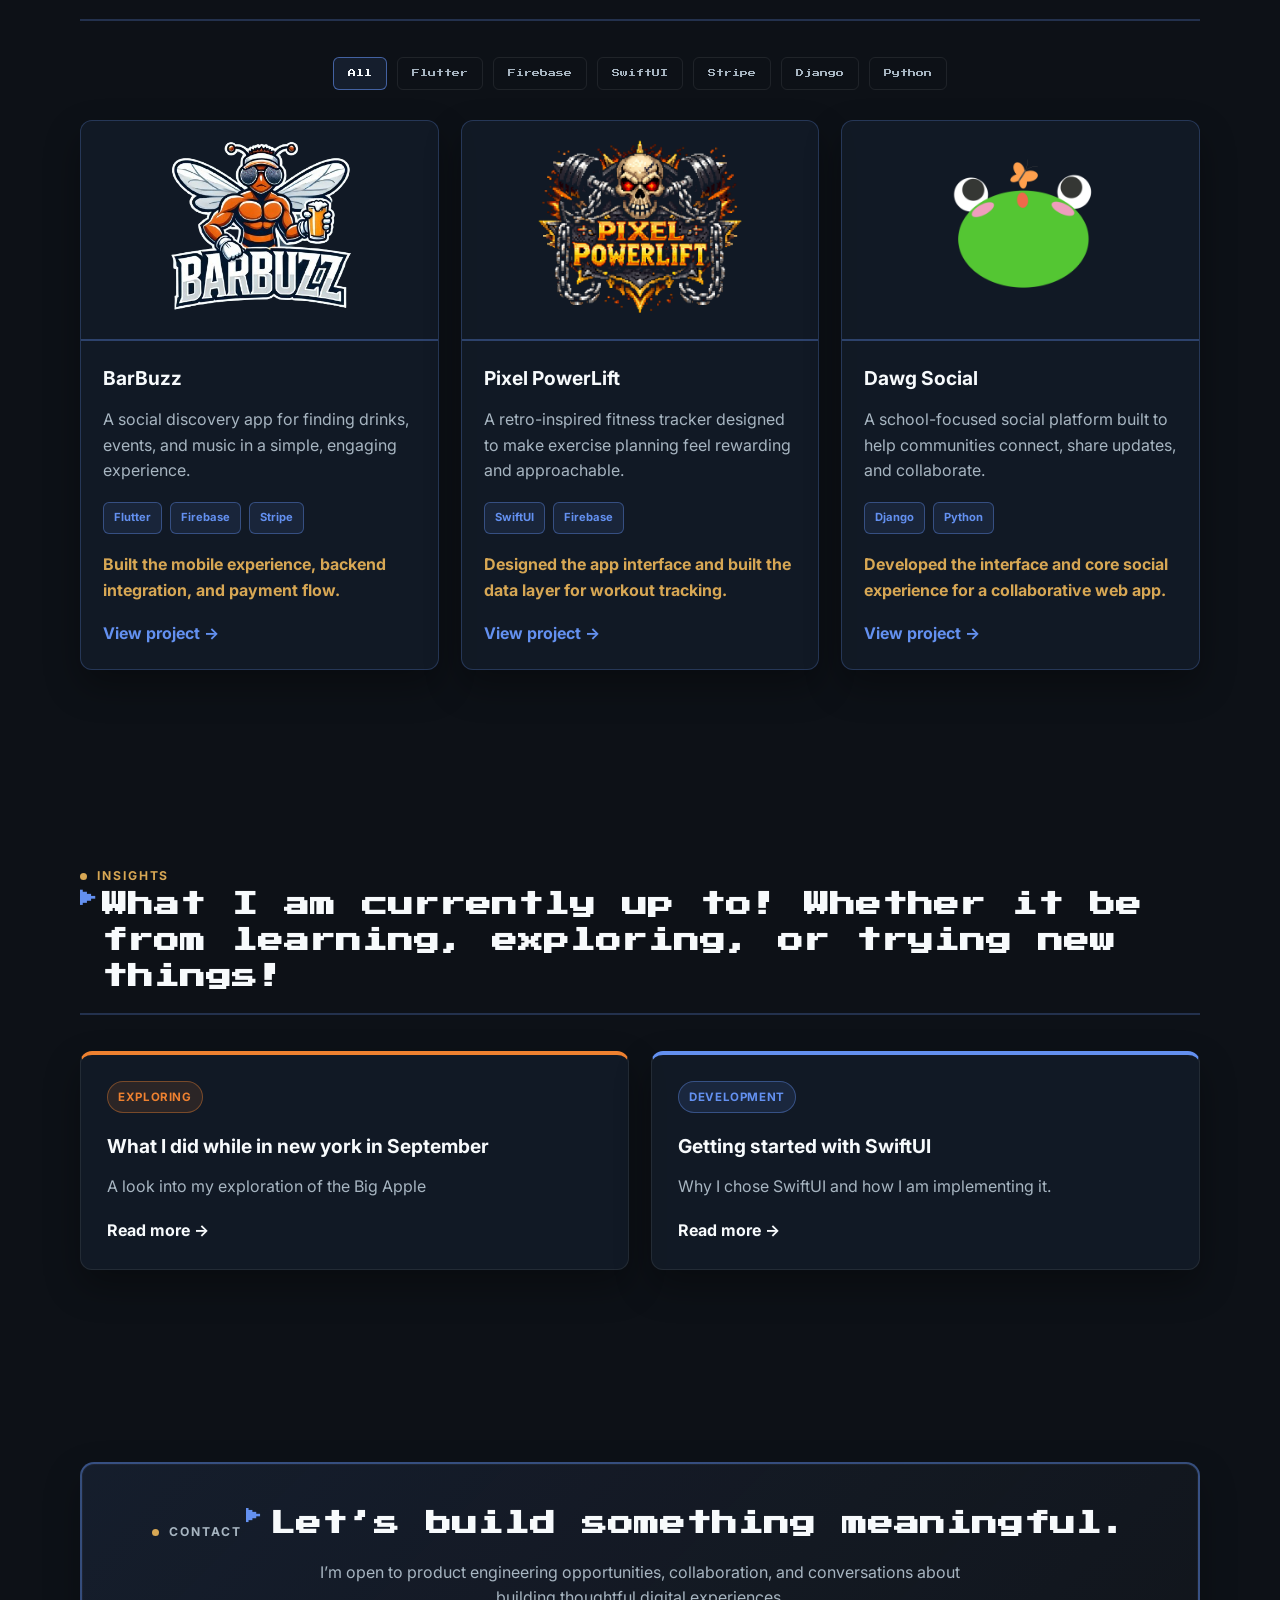
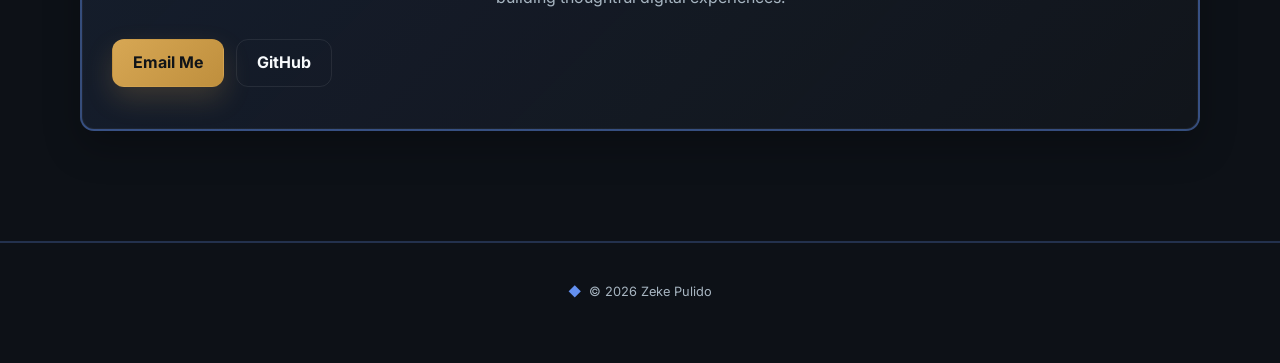
==== commit e3c4996a: "Added view projects button" ====
--- a/index.html
+++ b/index.html
@@ -70,8 +70,11 @@
                     Software engineering student passionate about building apps,
                     learning new technologies, and turning ideas into real projects.
                 </p>
-
+                <a href="#projects" class="button primary" id = "projects-button">
+                    View Projects →
+                </a>
             </section>
+                
 
             <div class="trainer-footer">
                 <span>TRAINER</span>
--- a/css/style.css
+++ b/css/style.css
@@ -141,44 +141,6 @@
     border-top: 1px solid var(--line);
 }
 
-.hero-inner {
-    display: grid;
-    grid-template-columns: 1.2fr 0.8fr;
-    align-items: center;
-    gap: 36px;
-    position: relative;
-    z-index: 1;
-}
-
-.hero-copy {
-    display: grid;
-    gap: 8px;
-}
-
-.trainer-chip {
-    display: inline-flex;
-    align-items: center;
-    gap: 8px;
-    width: fit-content;
-    padding: 7px 12px;
-    border: 1px solid rgba(215, 167, 84, 0.22);
-    background: var(--accent-soft);
-    border-radius: 999px;
-    color: var(--accent);
-    font-size: 0.72rem;
-    font-weight: 700;
-    letter-spacing: 0.08rem;
-    text-transform: uppercase;
-}
-
-.chip-dot {
-    width: 8px;
-    height: 8px;
-    border-radius: 50%;
-    background: var(--accent);
-    box-shadow: 0 0 0 4px rgba(215, 167, 84, 0.12);
-}
-
 .eyebrow {
     display: inline-block;
     margin: 0;
@@ -200,7 +162,6 @@
     vertical-align: middle;
 }
 
-.hero h1,
 .section-heading h2,
 .page-header h1,
 .contact-box h2,
@@ -208,21 +169,6 @@
     font-family: "Press Start 2P", sans-serif;
 }
 
-.hero h1 {
-    margin: 0;
-    font-size: clamp(2.3rem, 5vw, 4.6rem);
-    line-height: 1.2;
-    color: var(--text-strong);
-}
-
-.subtitle {
-    max-width: 620px;
-    margin: 0;
-    font-size: clamp(1.05rem, 2vw, 1.3rem);
-    color: var(--muted);
-}
-
-.hero-actions,
 .contact-actions {
     display: flex;
     align-items: center;
@@ -265,110 +211,6 @@
     background: rgba(215, 167, 84, 0.06);
 }
 
-.hero-metrics {
-    display: grid;
-    grid-template-columns: repeat(3, minmax(120px, 1fr));
-    gap: 16px;
-    margin: 34px 0 0;
-    padding: 0;
-    list-style: none;
-}
-
-.hero-metrics li {
-    background: rgba(255, 255, 255, 0.02);
-    border: 1px solid var(--line);
-    border-radius: 16px;
-    padding: 18px 16px;
-}
-
-.hero-metrics strong,
-.hero-metrics span {
-    display: block;
-}
-
-.hero-metrics strong {
-    color: var(--text-strong);
-    font-size: 1.1rem;
-}
-
-.hero-metrics span {
-    margin-top: 6px;
-    color: var(--muted);
-    font-size: 0.82rem;
-}
-
-.hero-visual {
-    position: relative;
-    display: grid;
-    place-items: center;
-    min-height: 340px;
-}
-
-.profile-panel {
-    position: relative;
-    width: min(100%, 360px);
-    padding: 20px 20px 18px;
-    background: linear-gradient(180deg, rgba(20, 29, 42, 0.98), rgba(15, 22, 30, 0.92));
-    border: 1px solid var(--line);
-    border-radius: 24px;
-    box-shadow: 0 20px 44px rgba(0, 0, 0, 0.28);
-    overflow: hidden;
-}
-
-.profile-panel::before {
-    content: "";
-    position: absolute;
-    inset: 0;
-    background: linear-gradient(135deg, rgba(215, 167, 84, 0.08), transparent 35%, rgba(255, 255, 255, 0.02));
-    pointer-events: none;
-}
-
-.profile-badge {
-    position: relative;
-    z-index: 1;
-    display: inline-block;
-    background: var(--accent-soft);
-    border: 1px solid rgba(215, 167, 84, 0.3);
-    color: var(--accent);
-    border-radius: 999px;
-    padding: 7px 12px;
-    font-size: 0.68rem;
-    font-weight: 800;
-    letter-spacing: 0.08rem;
-    text-transform: uppercase;
-}
-
-.trainer-art {
-    position: relative;
-    display: block;
-    width: 180px;
-    margin: 18px auto 12px;
-    image-rendering: pixelated;
-    filter: drop-shadow(0 14px 24px rgba(0, 0, 0, 0.35));
-    z-index: 1;
-}
-
-.profile-details {
-    position: relative;
-    z-index: 1;
-    display: grid;
-    gap: 4px;
-    text-align: center;
-    padding-top: 6px;
-}
-
-.profile-details span {
-    color: var(--muted);
-    font-size: 0.72rem;
-    letter-spacing: 0.08rem;
-    text-transform: uppercase;
-}
-
-.profile-details strong {
-    color: var(--text-strong);
-    font-size: 0.98rem;
-}
-
 .section-heading {
     margin-bottom: 36px;
     padding-bottom: 18px;
@@ -498,6 +340,39 @@
     display: grid;
     grid-template-columns: repeat(3, minmax(0, 1fr));
     gap: 22px;
+}
+
+#projects-button {
+    display: block;
+    width: fit-content;
+    margin: 20px auto 0;
+
+    transition: transform 0.2s ease, box-shadow 0.2s ease;
+}
+
+#projects-button:hover {
+    transform: translateY(-3px);
+    box-shadow: 0 8px 20px rgba(99, 144, 240, 0.25);
+}
+
+#projects-button:active {
+    transform: translateY(1px);
+    box-shadow: 0 2px 8px rgba(99, 144, 240, 0.2);
+}
+
+#projects-button::before {
+    content: "▶";
+
+    margin-right: 8px;
+
+    color: #6390F0;
+
+    opacity: 0;
+    transition: opacity 0.2s ease;
+}
+
+#projects-button:hover::before {
+    opacity: 1;
 }
 
 .project-card {
@@ -638,6 +513,12 @@
     margin-top: 18px;
     color: var(--text-strong);
     font-weight: 700;
+    transition: 0.2s ease;
+}
+
+.blog-card a:hover {
+    color: var(--accent);
+    transform: translateX(4px);
 }
 
 .contact-section {
@@ -645,11 +526,42 @@
 }
 
 .contact-box {
-    background: linear-gradient(135deg, rgba(215, 167, 84, 0.08), rgba(255, 255, 255, 0.02));
-    border: 1px solid var(--line);
-    border-radius: 24px;
+    position: relative;
+
+    background:
+        linear-gradient(
+            135deg,
+            rgba(99, 144, 240, 0.1),
+            rgba(255, 255, 255, 0.02)
+        );
+
+    border: 2px solid rgba(99, 144, 240, 0.45);
+    border-radius: 14px;
+
     padding: 42px 30px;
+
     text-align: center;
+
+    box-shadow:
+        0 16px 36px rgba(0, 0, 0, 0.25),
+        inset 0 0 0 1px rgba(255, 255, 255, 0.04);
+}
+
+.contact-box h2 {
+    position: relative;
+    display: inline-block;
+    padding-left: 24px;
+}
+
+.contact-box h2::before {
+    content: "▶";
+
+    position: absolute;
+    left: 0;
+    top: 0;
+
+    color: #6390F0;
+    font-size: 0.6em;
 }
 
 .contact-box p {
@@ -717,10 +629,23 @@
 }
 
 .site-footer {
-    border-top: 1px solid var(--line);
+    border-top: 2px solid rgba(99, 144, 240, 0.25);
+
     padding: 26px 0 48px;
-    color: var(--muted);
+
+    color: var(--muted);
+
     text-align: center;
+
+    font-size: 0.8rem;
+}
+
+.site-footer p::before {
+    content: "◆";
+
+    margin-right: 8px;
+
+    color: #6390F0;
 }
 
 .blog-card.kanto {
@@ -878,19 +803,30 @@
 }
 
 @media (max-width: 900px) {
-    .hero-inner,
     .about-grid,
     .projects-container,
     .blog-container {
         grid-template-columns: 1fr;
     }
 
-    .hero-visual {
-        justify-items: center;
-    }
-
-    .small-card {
-        justify-self: center;
+    .trainer-card {
+        padding: 20px;
+    }
+
+    .trainer-header {
+        flex-direction: column;
+        align-items: flex-start;
+        gap: 8px;
+    }
+
+    .trainer-identity {
+        flex-direction: column;
+        align-items: center;
+        text-align: center;
+    }
+
+    .trainer-info {
+        width: 100%;
     }
 }
 
@@ -906,23 +842,23 @@
         justify-content: center;
     }
 
+    .nav-links a {
+        padding: 8px 10px;
+    }
+
     .section {
         padding: 72px 0;
     }
 
     .hero {
         padding-top: 48px;
-    }
-
-    .hero-metrics {
-        grid-template-columns: 1fr;
+        padding-bottom: 64px;
     }
 
     .button {
         width: 100%;
     }
 
-    .hero-actions,
     .contact-actions {
         flex-direction: column;
         align-items: stretch;
@@ -936,17 +872,65 @@
         padding-right: 20px;
     }
 
-    .trainer-identity {
-    flex-direction: column;
-    text-align: center;
-}
-
-.trainer-image {
-    width: 130px;
-    height: 130px;
-}
-
-.trainer-skills {
-    justify-content: center;
-}
+    .project-filters {
+        gap: 8px;
+    }
+
+    .filter-button {
+        flex: 1 1 calc(50% - 8px);
+        min-width: 0;
+    }
+
+    .trainer-card {
+        padding: 18px 16px;
+    }
+
+    .trainer-header {
+        font-size: 0.6rem;
+    }
+
+    .trainer-image {
+        width: 130px;
+        height: 130px;
+    }
+
+    .trainer-info h1 {
+        font-size: clamp(1.1rem, 7vw, 1.8rem);
+    }
+
+    .trainer-skills {
+        justify-content: center;
+    }
+
+    .skill-badge {
+        font-size: 0.5rem;
+    }
+
+    .blog-card,
+    .project-content,
+    .about-card {
+        padding-left: 18px;
+        padding-right: 18px;
+    }
+}
+
+@media (max-width: 480px) {
+    .container {
+        width: min(100% - 20px, 1120px);
+    }
+
+    .nav-links {
+        width: 100%;
+    }
+
+    .nav-links li {
+        flex: 1 1 50%;
+        text-align: center;
+    }
+
+    .section-heading h2,
+    .contact-box h2,
+    .page-header h1 {
+        font-size: clamp(1.2rem, 6vw, 1.8rem);
+    }
 }
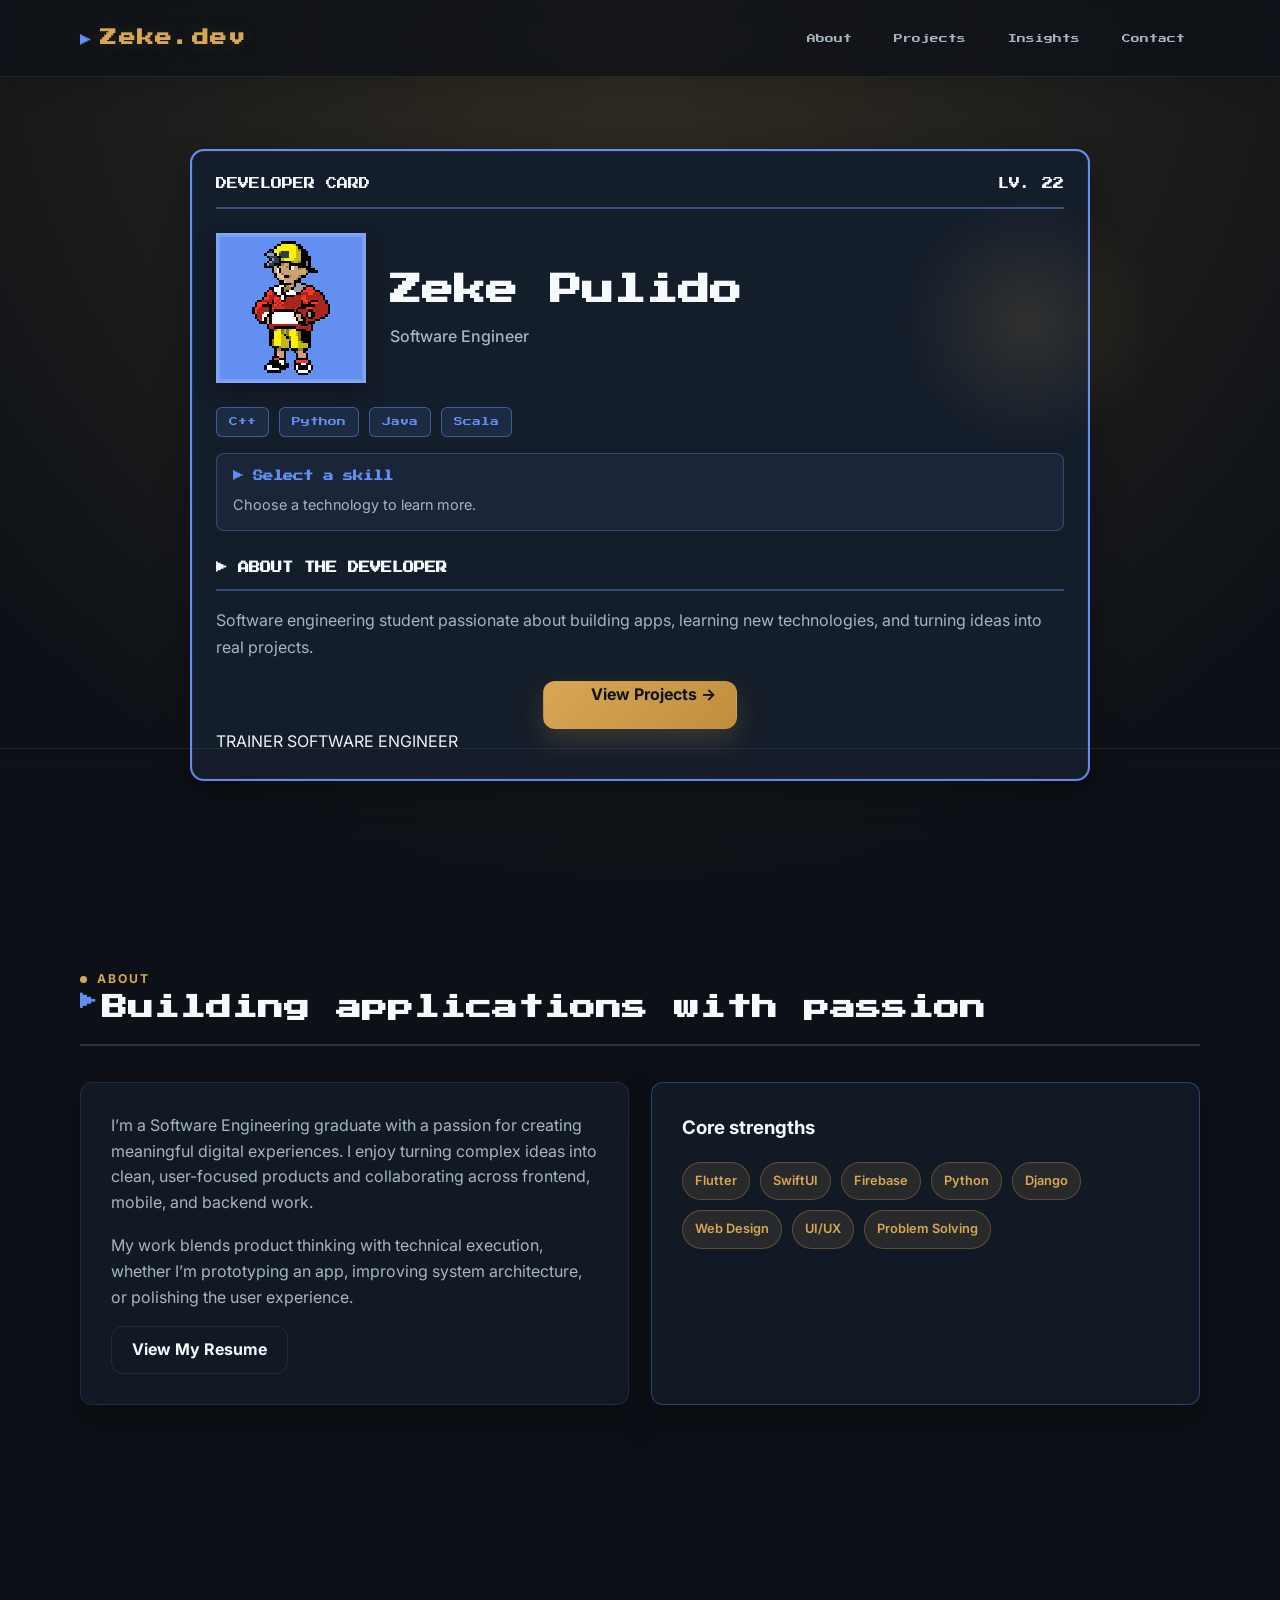
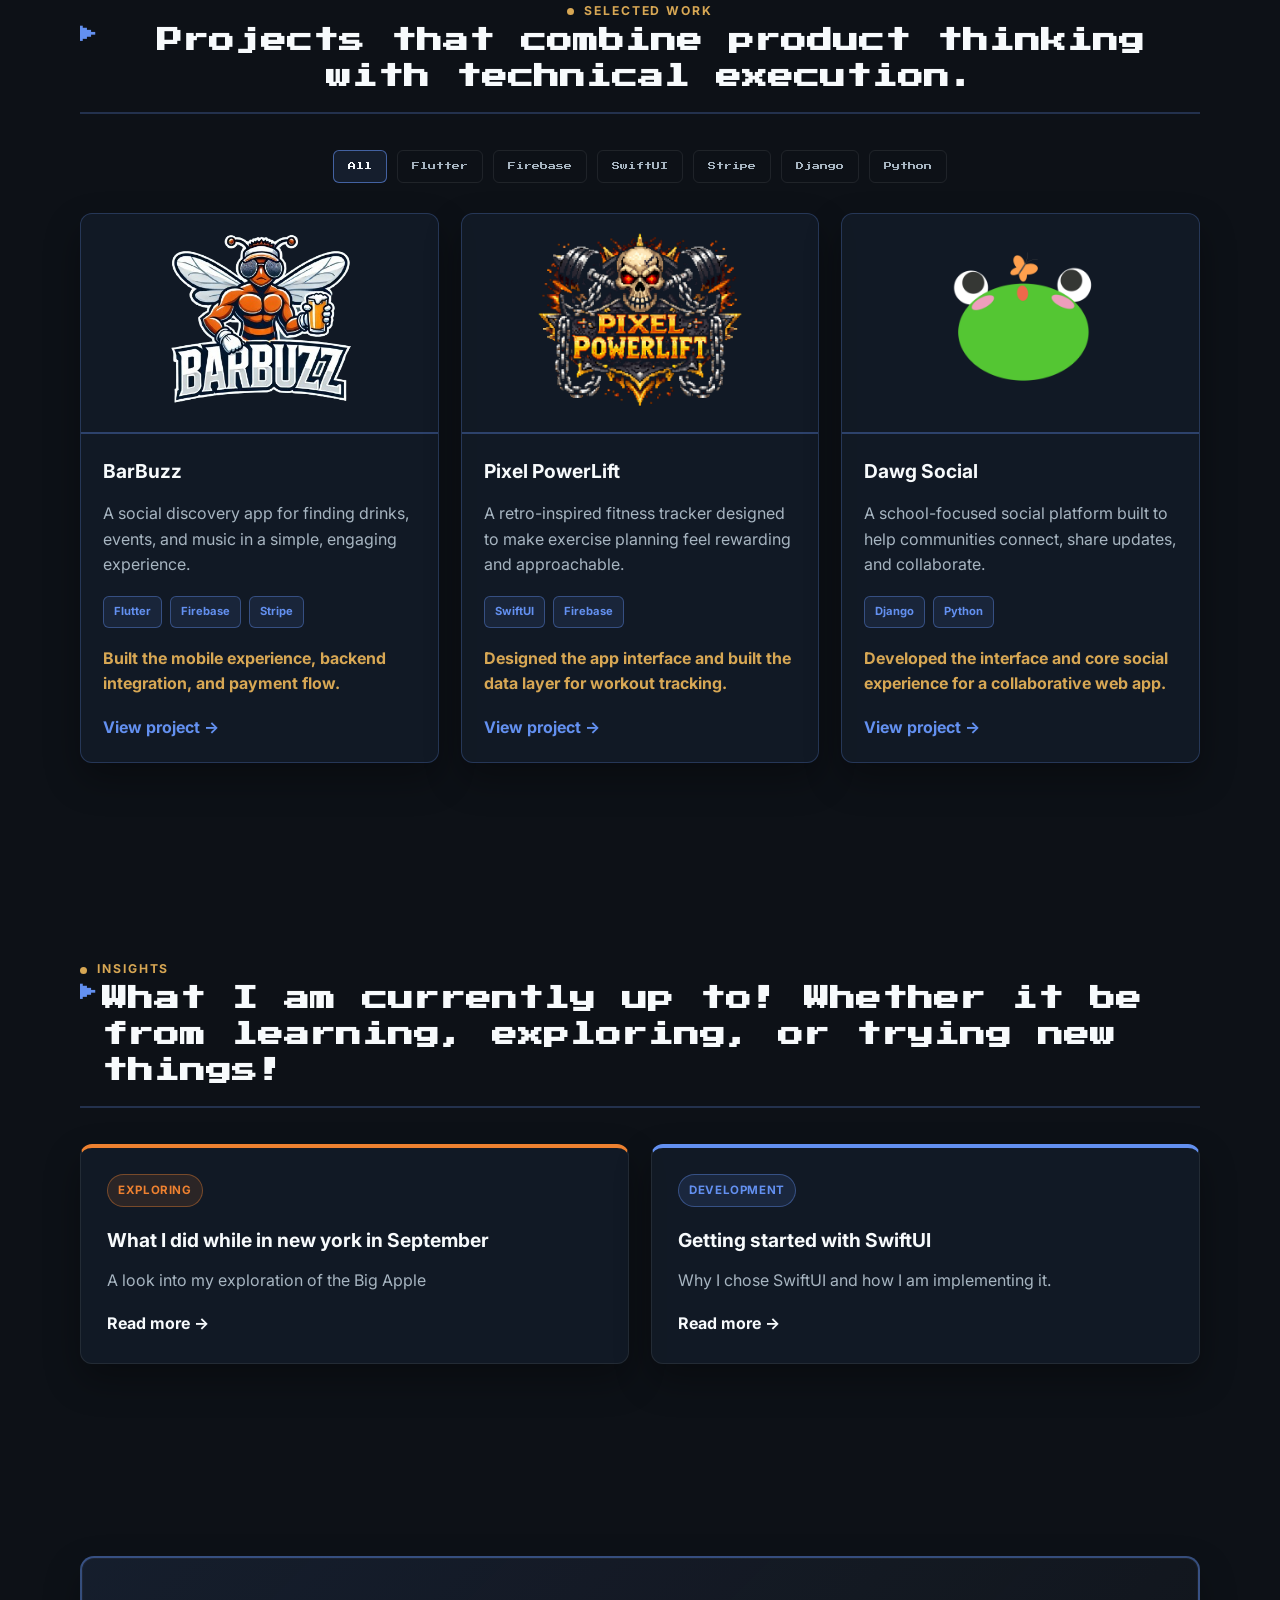
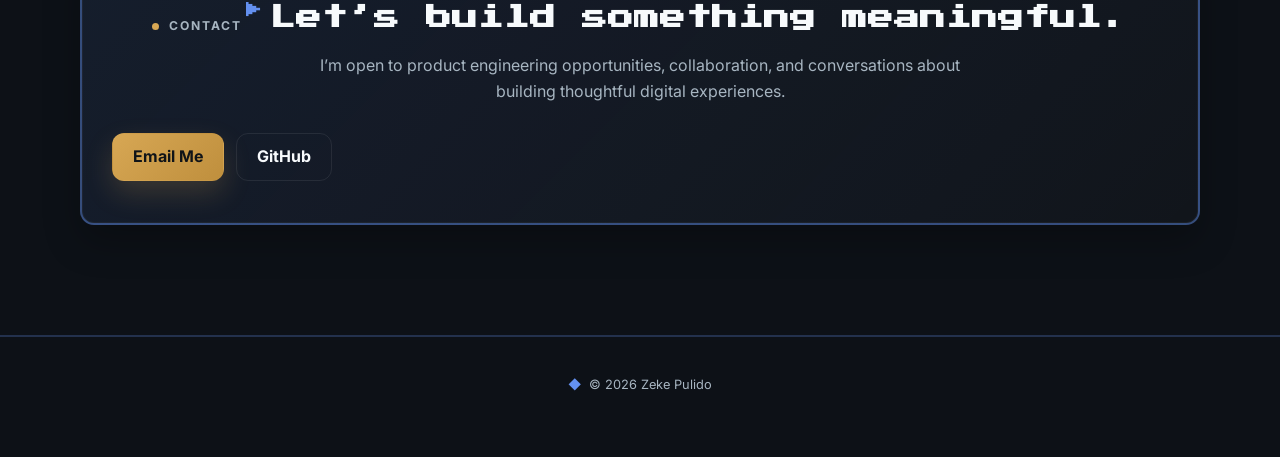
==== commit 14c2dbcf: "Updated trainer card GUI" ====
--- a/index.html
+++ b/index.html
@@ -55,11 +55,16 @@
 
             <div class="trainer-skills">
 
-                <span class="skill-badge">C++</span>
-                <span class="skill-badge">Python</span>
-                <span class="skill-badge">Java</span>
-                <span class="skill-badge">Scala</span>
-
+                <span class="skill-badge" data-skill="cpp">C++</span>
+                <span class="skill-badge" data-skill="python">Python</span>
+                <span class="skill-badge" data-skill="java">Java</span>
+                <span class="skill-badge" data-skill="scala">Scala</span>
+
+            </div>
+
+            <div class="skill-description">
+                <h4 id="skill-name">▶ Select a skill</h4>
+                <p id="skill-text">Choose a technology to learn more.</p>
             </div>
 
             <section class="trainer-about">
--- a/css/style.css
+++ b/css/style.css
@@ -680,6 +680,43 @@
         inset 0 0 0 1px rgba(255, 255, 255, 0.05);
 }
 
+.skill-description {
+    margin-top: 16px;
+    padding: 14px 16px;
+
+    background: rgba(99, 144, 240, 0.08);
+
+    border: 1px solid rgba(99, 144, 240, 0.35);
+    border-radius: 8px;
+
+    color: var(--muted);
+    font-size: 0.9rem;
+}
+
+.skill-description span {
+    color: #6390F0;
+}
+
+.skill-description h4 {
+    margin: 0 0 8px;
+    color: #6390F0;
+    font-family: "Press Start 2P", monospace;
+    font-size: 0.65rem;
+    line-height: 1.6;
+    transition: color 0.2s ease;
+}
+
+.skill-description p {
+    margin: 0;
+    color: var(--muted);
+    line-height: 1.6;
+}
+
+.skill-description.has-selection {
+    border-color: rgba(99, 144, 240, 0.6);
+    background: rgba(99, 144, 240, 0.12);
+}
+
 .trainer-header {
     display: flex;
     justify-content: space-between;
@@ -775,6 +812,26 @@
 
     font-family: "Press Start 2P", monospace;
     font-size: 0.55rem;
+
+    transition: 0.2s ease;
+}
+
+.skill-badge:hover {
+    background: rgba(99, 144, 240, 0.2);
+    border-color: #6390F0;
+    transform: translateY(-2px);
+}
+
+.skill-badge.selected {
+    background: #6390F0;
+    color: #0d1117;
+    border-color: #6390F0;
+    box-shadow: 0 0 14px rgba(99, 144, 240, 0.3);
+}
+
+.skill-badge.selected::before {
+    content: "▶";
+    margin-right: 6px;
 }
 
 .trainer-about {
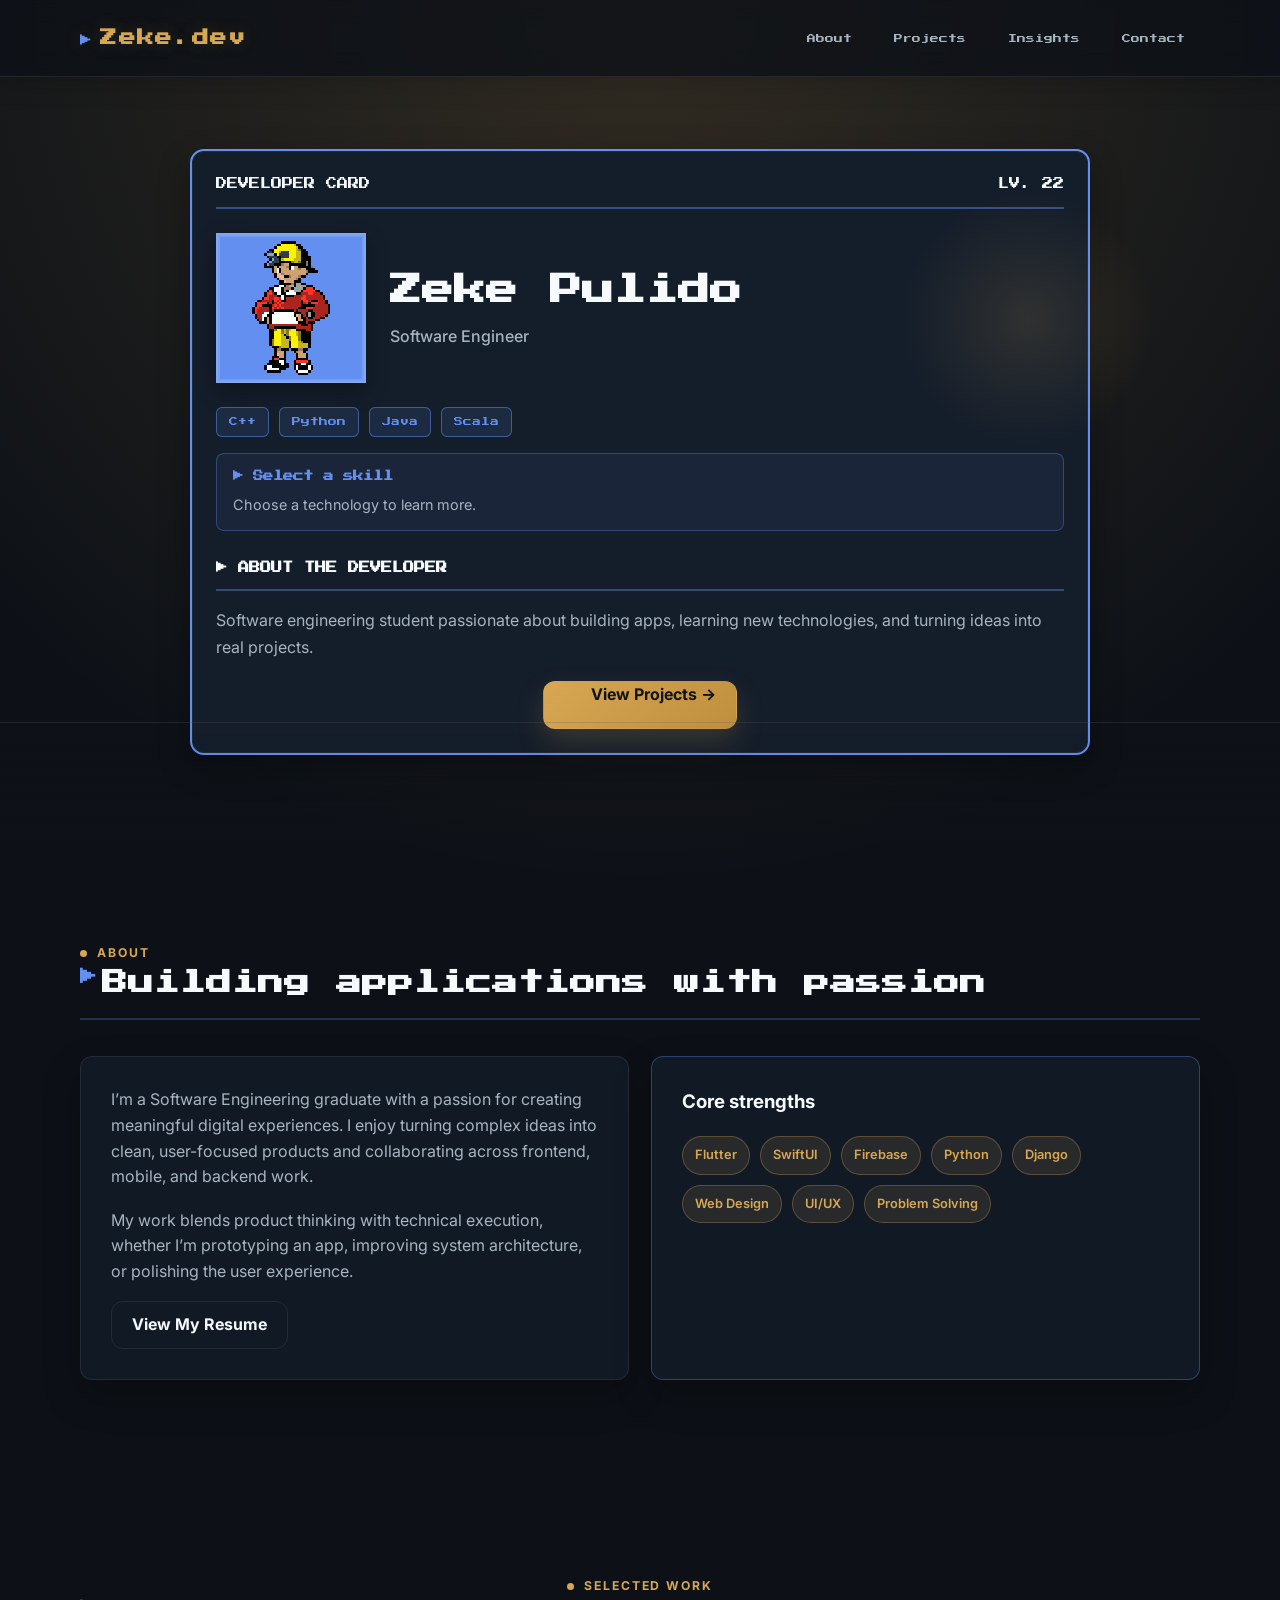
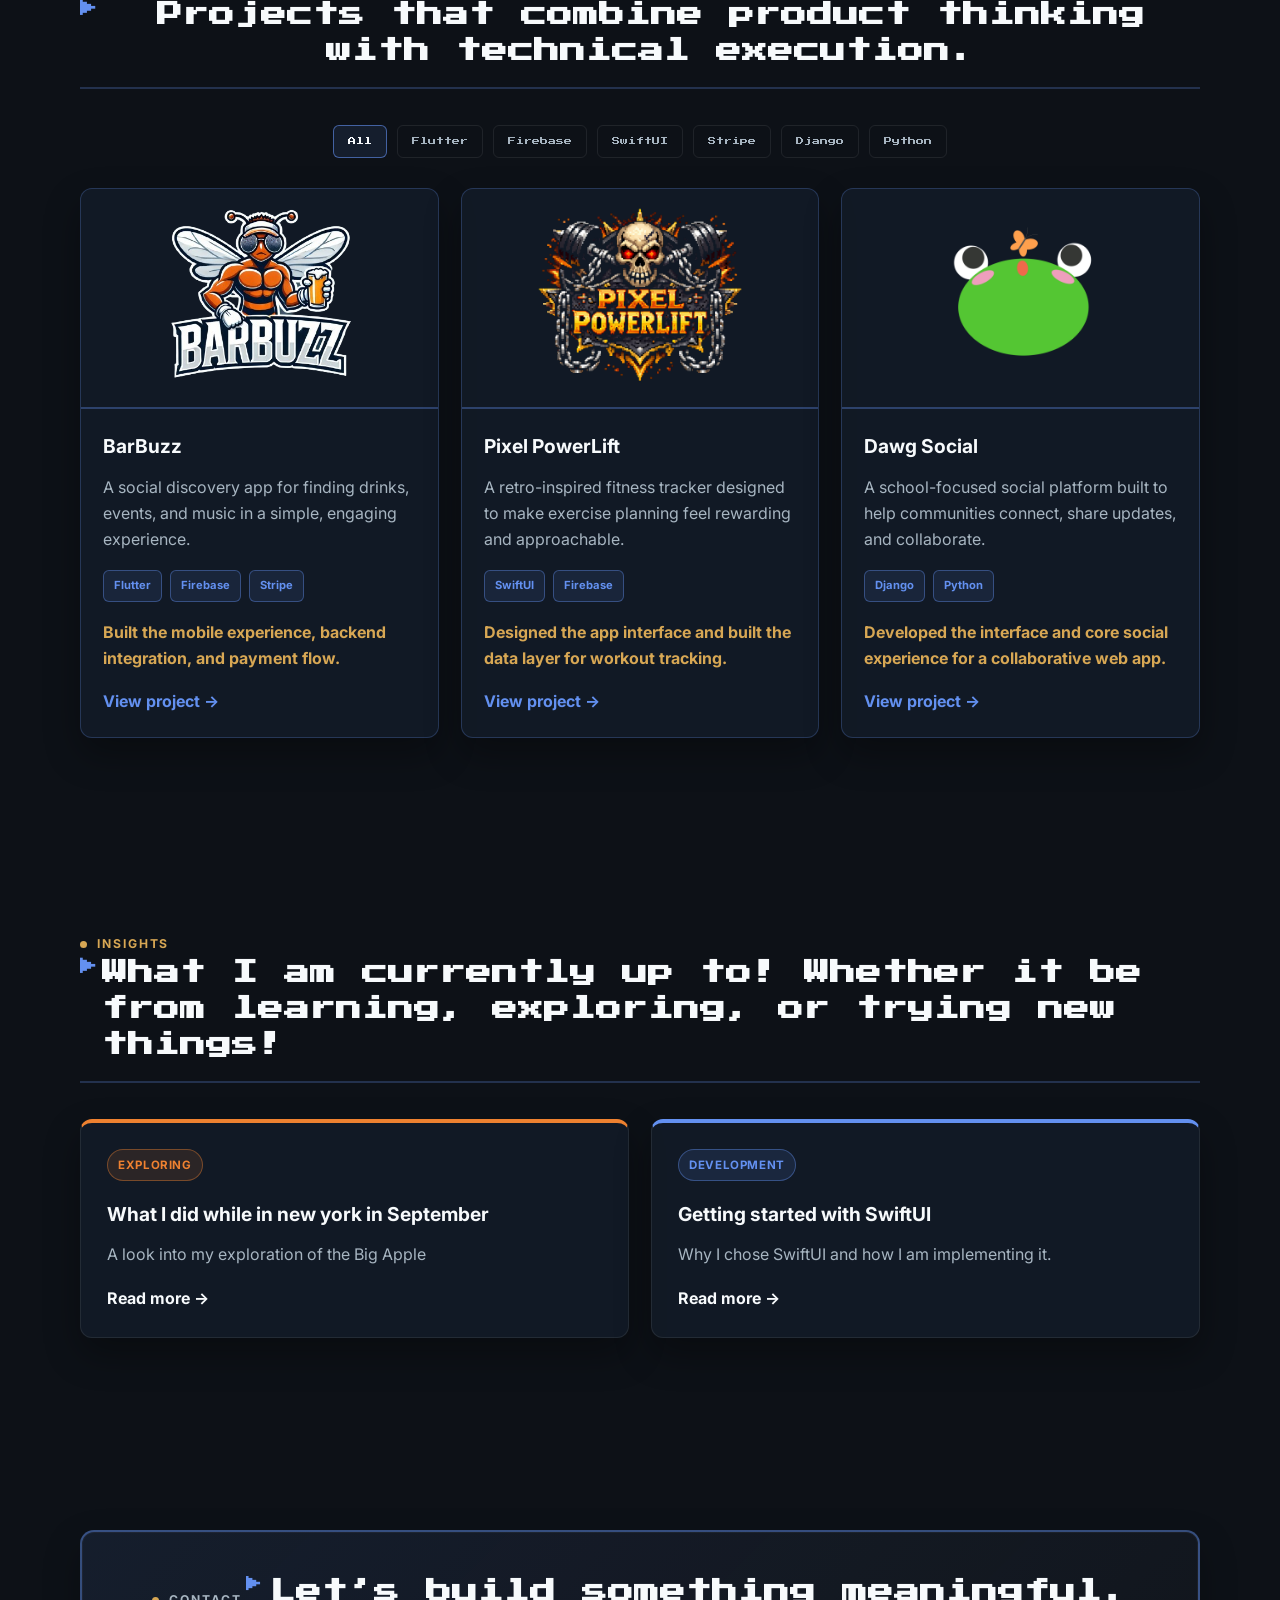
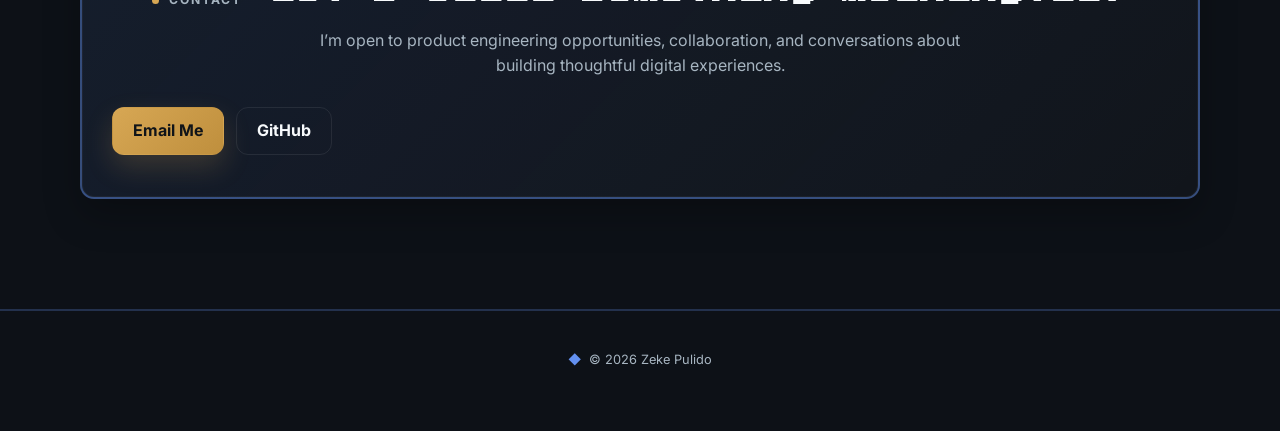
==== commit 040e858e: "lil update" ====
--- a/index.html
+++ b/index.html
@@ -79,13 +79,6 @@
                     View Projects →
                 </a>
             </section>
-                
-
-            <div class="trainer-footer">
-                <span>TRAINER</span>
-                <span>SOFTWARE ENGINEER</span>
-            </div>
-
         </div>
 
     </div>
